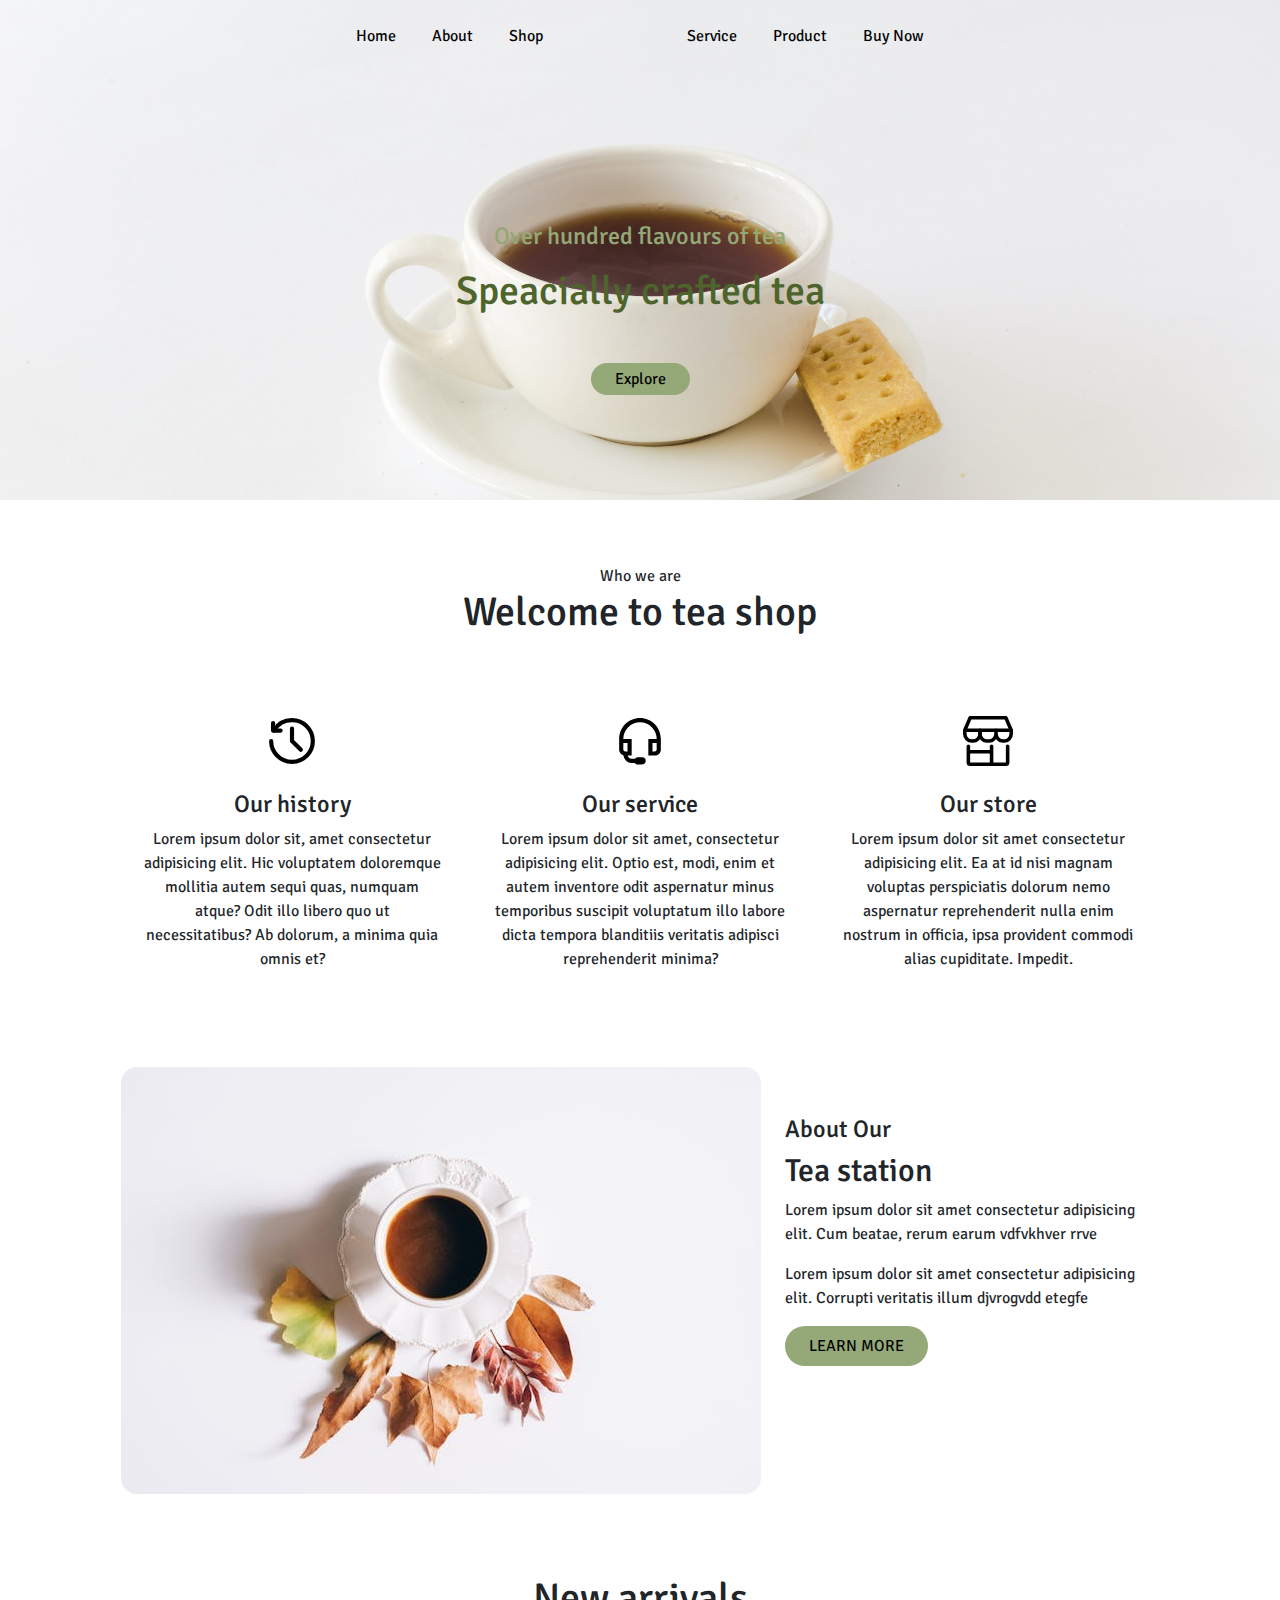
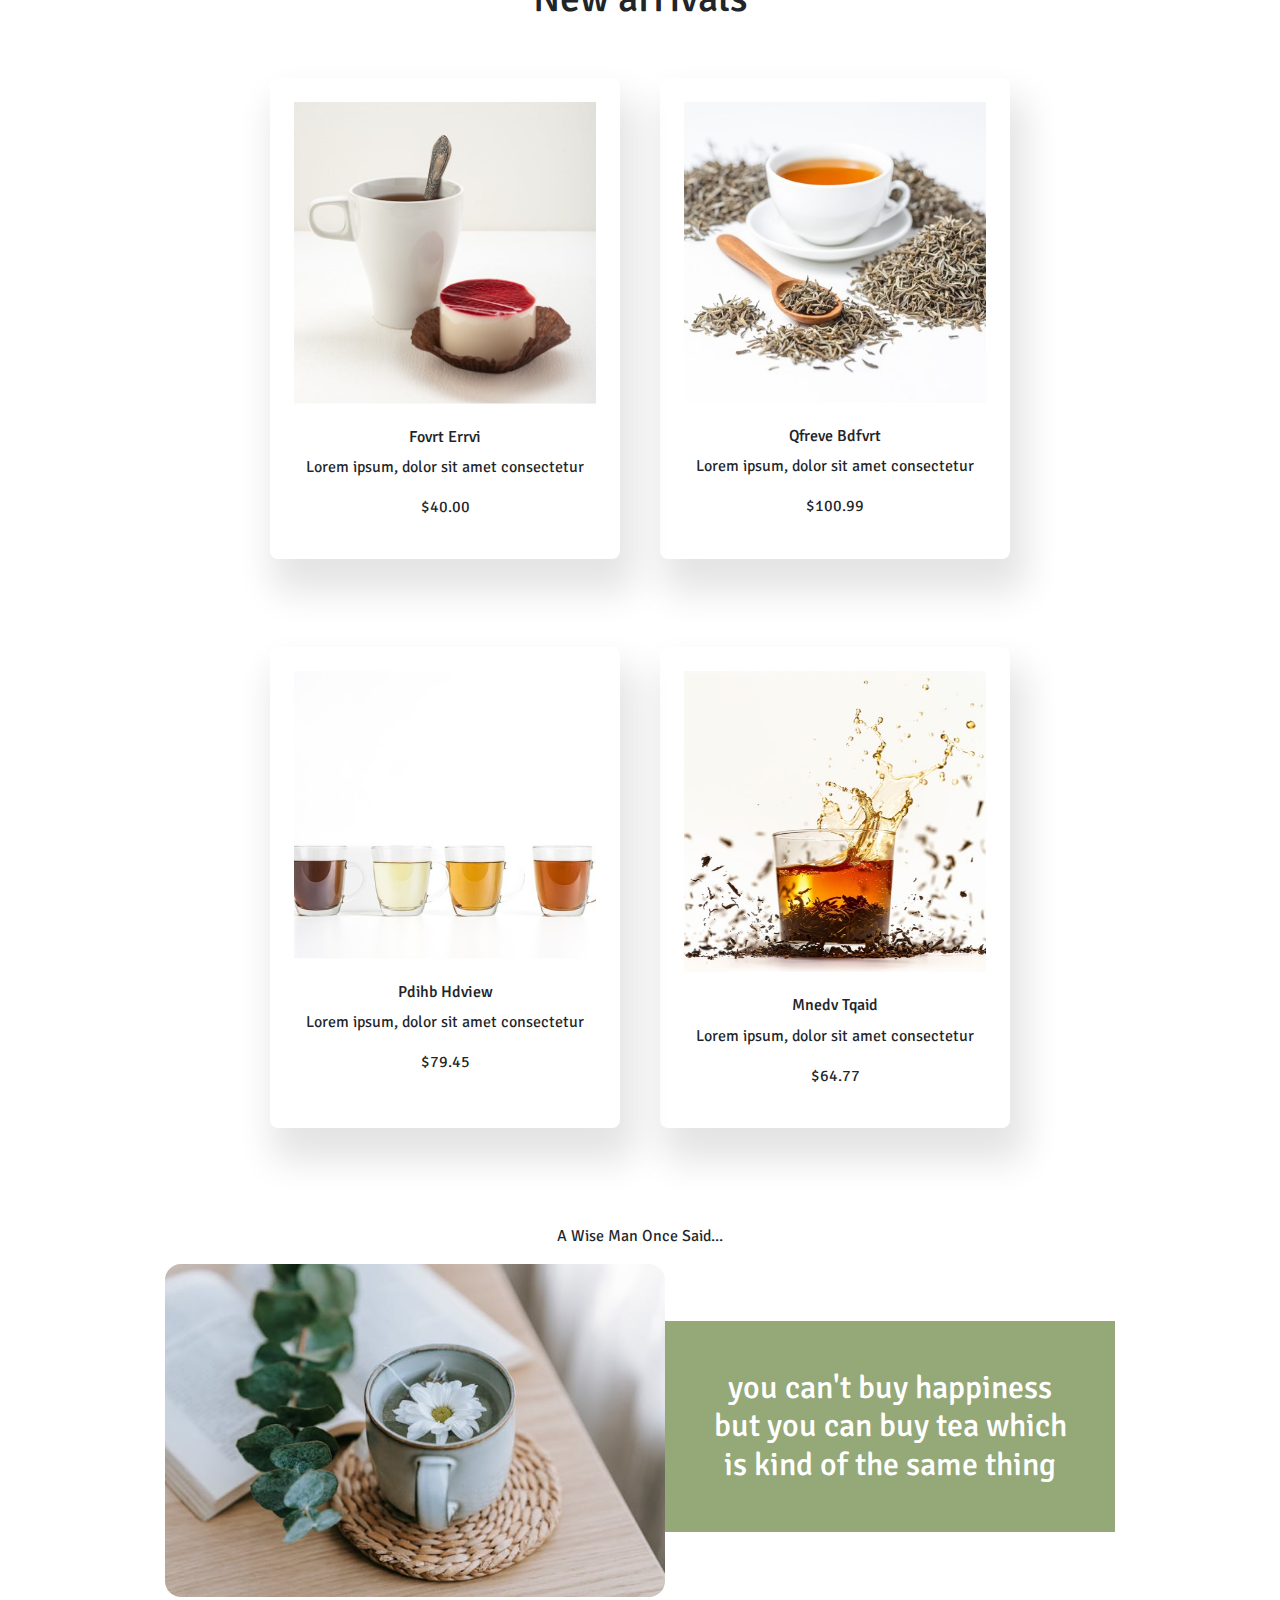
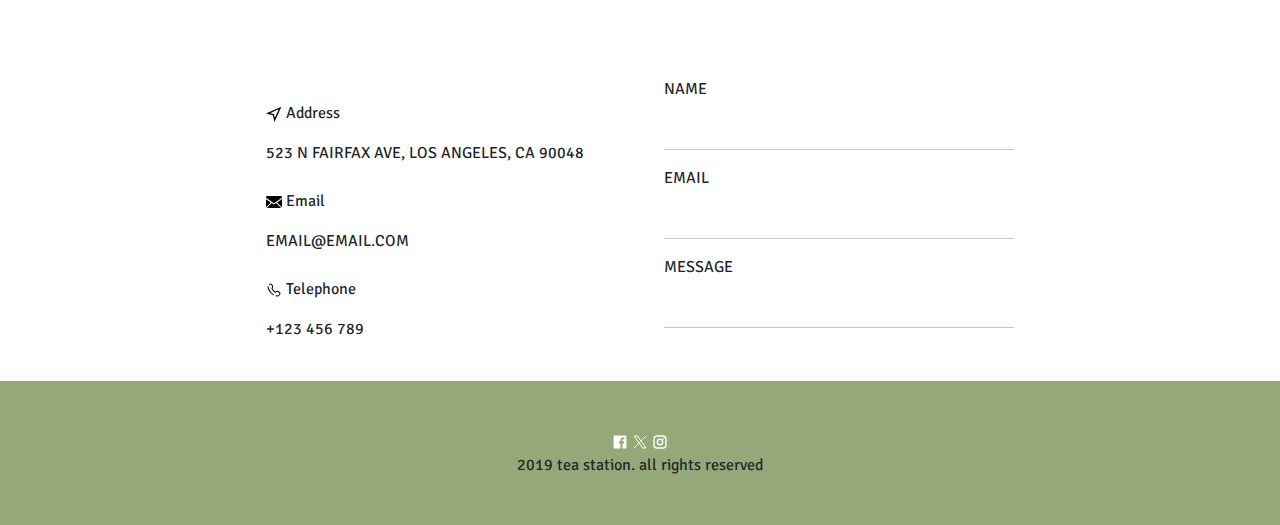
==== index.html @ 4a8e256c "product and service page development begin" ====
<!DOCTYPE html>
<html lang="en">

<head>
    <meta charset="UTF-8">
    <meta name="viewport" content="width=device-width, initial-scale=1.0">
    <title>capstone</title>

    <link rel="stylesheet" href="index.css">

    <link href="https://cdn.jsdelivr.net/npm/bootstrap@5.3.3/dist/css/bootstrap.min.css" rel="stylesheet"
        integrity="sha384-QWTKZyjpPEjISv5WaRU9OFeRpok6YctnYmDr5pNlyT2bRjXh0JMhjY6hW+ALEwIH" crossorigin="anonymous">

    <link rel="preconnect" href="https://fonts.googleapis.com">
    <link rel="preconnect" href="https://fonts.gstatic.com" crossorigin>
    <link href="https://fonts.googleapis.com/css2?family=Signika+Negative:wght@300..700&display=swap" rel="stylesheet">
</head>

<body>
    <section class="d-md-flex flex-column align-items-center sec-1">
        <nav>
            <div class="d-none d-md-block">
                <div class="d-flex justify-content-between my-4 options">
                    <div>
                        <a href="" class="mx-3 text-decoration-none">Home</a>
                        <a href="" class="mx-3 text-decoration-none">About</a>
                        <a href="" class="mx-3 text-decoration-none">Shop</a>
                    </div>
    
                    <div>
                        <a href="" class="mx-3 text-decoration-none">Service</a>
                        <a href="the-website/product-page/product.html" class="mx-3 text-decoration-none">Product</a>
                        <a href="" class="mx-3 text-decoration-none">Buy Now</a>
                    </div>
                </div>
            </div>
            <img src="assets/landing/flowbite--bars-from-left-outline.svg" alt="" class="d-md-none">
        </nav>

        <div class="d-flex flex-column justify-content-center align-items-center px-3 header-main">
            <h4 class="mb-3">Over hundred flavours of tea</h4>
            <h1 class="mb-5">Speacially crafted tea</h1>
            <button class="rounded-pill border-0 px-4 py-1" type="button" href="the-website/product-page/product.html" target="_blank">Explore</button> <!-- not opening another page?? -->
        </div>
    </section>

    <section class="text-center p-3 sec-2">
        <div class="mt-5">
            <p class="mb-0">Who we are</p>
            <h1>Welcome to tea shop</h1>
        </div>

        <div class="mx-auto d-lg-flex gap-5 three-wel">
            <div class="mt-5">
                <img src="assets/landing/icon-park--history.svg" alt="" class="my-4">
                <h4>Our history</h4>
                <p>Lorem ipsum dolor sit, amet consectetur adipisicing elit. Hic voluptatem doloremque mollitia autem
                    sequi quas, numquam atque? Odit illo libero quo ut necessitatibus? Ab dolorum, a minima quia omnis
                    et?</p>
            </div>
            <div class="mt-5">
                <img src="assets/landing/tdesign--service.svg" alt="" class="my-4">
                <h4>Our service</h4>
                <p>Lorem ipsum dolor sit amet, consectetur adipisicing elit. Optio est, modi, enim et autem inventore
                    odit aspernatur minus temporibus suscipit voluptatum illo labore dicta tempora blanditiis veritatis
                    adipisci reprehenderit minima?</p>
            </div>
            <div class="mt-5">
                <img src="assets/landing/streamline--store-1.svg" alt="" class="my-4">
                <h4>Our store</h4>
                <p>Lorem ipsum dolor sit amet consectetur adipisicing elit. Ea at id nisi magnam voluptas perspiciatis
                    dolorum nemo aspernatur reprehenderit nulla enim nostrum in officia, ipsa provident commodi alias
                    cupiditate. Impedit.</p>
            </div>
        </div>
    </section>

    <section class="text-center text-lg-start p-3 my-5 d-lg-flex mx-lg-auto sec-3">
        <img src="assets/landing/pexels-leeloothefirst-5408805.jpg" alt="" class="w-75 rounded-4 w-md-50">
        <div class="mx-auto mt-3 mx-lg-4 mt-lg-5">
            <h4>About Our</h4>
            <h2>Tea station</h2>
            <p>Lorem ipsum dolor sit amet consectetur adipisicing elit. Cum beatae, rerum earum vdfvkhver rrve</p>
            <p>Lorem ipsum dolor sit amet consectetur adipisicing elit. Corrupti veritatis illum djvrogvdd etegfe</p>
            <button class="rounded-pill px-4 border-0 py-2">LEARN MORE</button>
        </div>
    </section>

    <section class="text-center p-3 sec-4">
        <h1>New arrivals</h1>
        <div class="text-center mx-auto arri4">
            <div class="p-4 mt-5 rounded-3 arriv">
                <img src="assets/landing/pexels-shliftik-7333084.jpg" alt="" class="w-100">
                <h6 class="mt-4">Fovrt Errvi</h6>
                <p>Lorem ipsum, dolor sit amet consectetur</p>
                <p>$40.00</p>
            </div>
            <div class="p-4 mt-5 rounded-3 arriv">
                <img src="assets/landing/640-a-cup-of-dianhong-tea-next-to-dried-tea-leaves-on-the-table.jpg" alt=""
                    class="w-100">
                <h6 class="mt-4">Qfreve Bdfvrt</h6>
                <p>Lorem ipsum, dolor sit amet consectetur</p>
                <p>$100.99</p>
            </div>
            <div class="p-4 mt-5 rounded-3 arriv">
                <img src="assets/landing/640-four-cups-of-tea-in-different-shades-of-brown.jpg" alt="" class="w-100">
                <h6 class="mt-4">Pdihb Hdview</h6>
                <p>Lorem ipsum, dolor sit amet consectetur</p>
                <p>$79.45</p>
            </div>
            <div class="p-4 mt-5 rounded-3 arriv">
                <img src="assets/landing/640-a-glass-of-tea-with-a-splash-of-liquid.jpg" alt="" class="w-100">
                <h6 class="mt-4">Mnedv Tqaid</h6>
                <p>Lorem ipsum, dolor sit amet consectetur</p>
                <p>$64.77</p>
            </div>
        </div>
    </section>

    <section class="text-center p-3 my-5 mx-lg-auto sec-5">
        <div class="my-3">A Wise Man Once Said...</div>
        <div class="d-lg-flex align-items-center">
            <img src="assets/landing/pexels-teona-swift-6913383.jpg" alt="" class="w-75 rounded-4">
            <h2 class="mx-auto p-5">you can't buy happiness but you can buy tea which is kind of the same thing</h2>
        </div>
    </section>

    <section class="p-3 d-md-flex gap-5 mx-md-auto sec-6">
        <div class="nofunc">
            <div class="my-4">
                <p><img src="assets/landing/grommet-icons--waypoint.svg" alt=""> Address</p>
                <p>523 N FAIRFAX AVE, LOS ANGELES, CA 90048</p>
            </div>
            <div class="my-4">
                <p> <img src="assets/landing/uiw--mail.svg" alt=""> Email</p>
                <p>EMAIL@EMAIL.COM</p>
            </div>
            <div class="my-4">
                <p> <img src="assets/landing/solar--phone-broken.svg" alt=""> Telephone</p>
                <p>+123 456 789</p>
            </div>
        </div>
        <div class="nofunc">
            <div>
                <p class="mb-5">NAME</p>
                <hr class="w-50">
            </div>
            <div>
                <p class="mb-5">EMAIL</p>
                <hr class="w-50">
            </div>
            <div>
                <p class="mb-5">MESSAGE</p>
                <hr class="w-50">
            </div>
        </div>
    </section>

    <footer class="py-5 text-center">
        <div class="">
            <img src="assets/landing/dashicons--facebook.svg" alt="">
            <img src="assets/landing/hugeicons--new-twitter.svg" alt="">
            <img src="assets/landing/jam--instagram.svg" alt="">
        </div>
        <div>2019 tea station. all rights reserved</div>
    </footer>

</body>

</html>
---- index.css ----
body {
  font-family: "Signika Negative", sans-serif !important;
}

.sec-1 {
  background-image: url(assets/landing/cup-of-tea-cookie.jpg);
  background-repeat: no-repeat;
  background-size: cover;
  background-position: center;
  height: 500px;
}
.sec-1 nav img {
  width: 50px;
  height: 50px;
}
.sec-1 .header-main {
  padding-top: 150px;
}
.sec-1 .header-main h4 {
  color: rgb(148, 168, 120);
}
.sec-1 .header-main h1 {
  color: rgb(77, 100, 44);
}
.sec-1 .header-main button {
  background-color: rgb(148, 168, 120);
}

.sec-2 .three-wel {
  width: -webkit-fit-content;
  width: -moz-fit-content;
  width: fit-content;
}
.sec-2 .three-wel div {
  max-width: 300px;
}
.sec-2 .three-wel div img {
  height: 50px;
  width: 50px;
}

.sec-3 div {
  max-width: 350px;
  width: -webkit-fit-content;
  width: -moz-fit-content;
  width: fit-content;
}
.sec-3 div button {
  background-color: rgb(148, 168, 120);
}

.arri4 {
  width: -webkit-fit-content;
  width: -moz-fit-content;
  width: fit-content;
}
.arri4 .arriv {
  max-width: 350px;
  -webkit-box-shadow: 9px 26px 36px 7px rgba(0, 0, 0, 0.11);
          box-shadow: 9px 26px 36px 7px rgba(0, 0, 0, 0.11);
}

.sec-5 h2 {
  max-width: 450px;
  width: -webkit-fit-content;
  width: -moz-fit-content;
  width: fit-content;
  background-color: rgb(148, 168, 120);
  color: white;
}

footer {
  background-color: rgb(148, 168, 120);
}

@media (min-width: 767px) {
  .sec-1 .options {
    width: 600px;
  }
  .sec-1 .options a {
    color: black;
  }
  .sec-3 img {
    width: 640px !important;
  }
  .arri4 {
    display: grid;
    grid-template-columns: 1fr 1fr;
    grid-template-rows: auto;
    max-width: 920px;
    gap: 40px;
  }
  .sec-5 img {
    max-width: 500px;
  }
  .sec-6 {
    width: -webkit-fit-content;
    width: -moz-fit-content;
    width: fit-content;
  }
  .sec-6 .nofunc {
    width: 350px;
  }
  .sec-6 .nofunc hr {
    width: 100% !important;
  }
}
@media (min-width: 1023px) {
  .sec-3 {
    width: -webkit-fit-content;
    width: -moz-fit-content;
    width: fit-content;
  }
  .sec-5 {
    width: -webkit-fit-content;
    width: -moz-fit-content;
    width: fit-content;
  }
  .sec-5 h2 {
    height: -webkit-fit-content;
    height: -moz-fit-content;
    height: fit-content;
  }
}/*# sourceMappingURL=index.css.map */
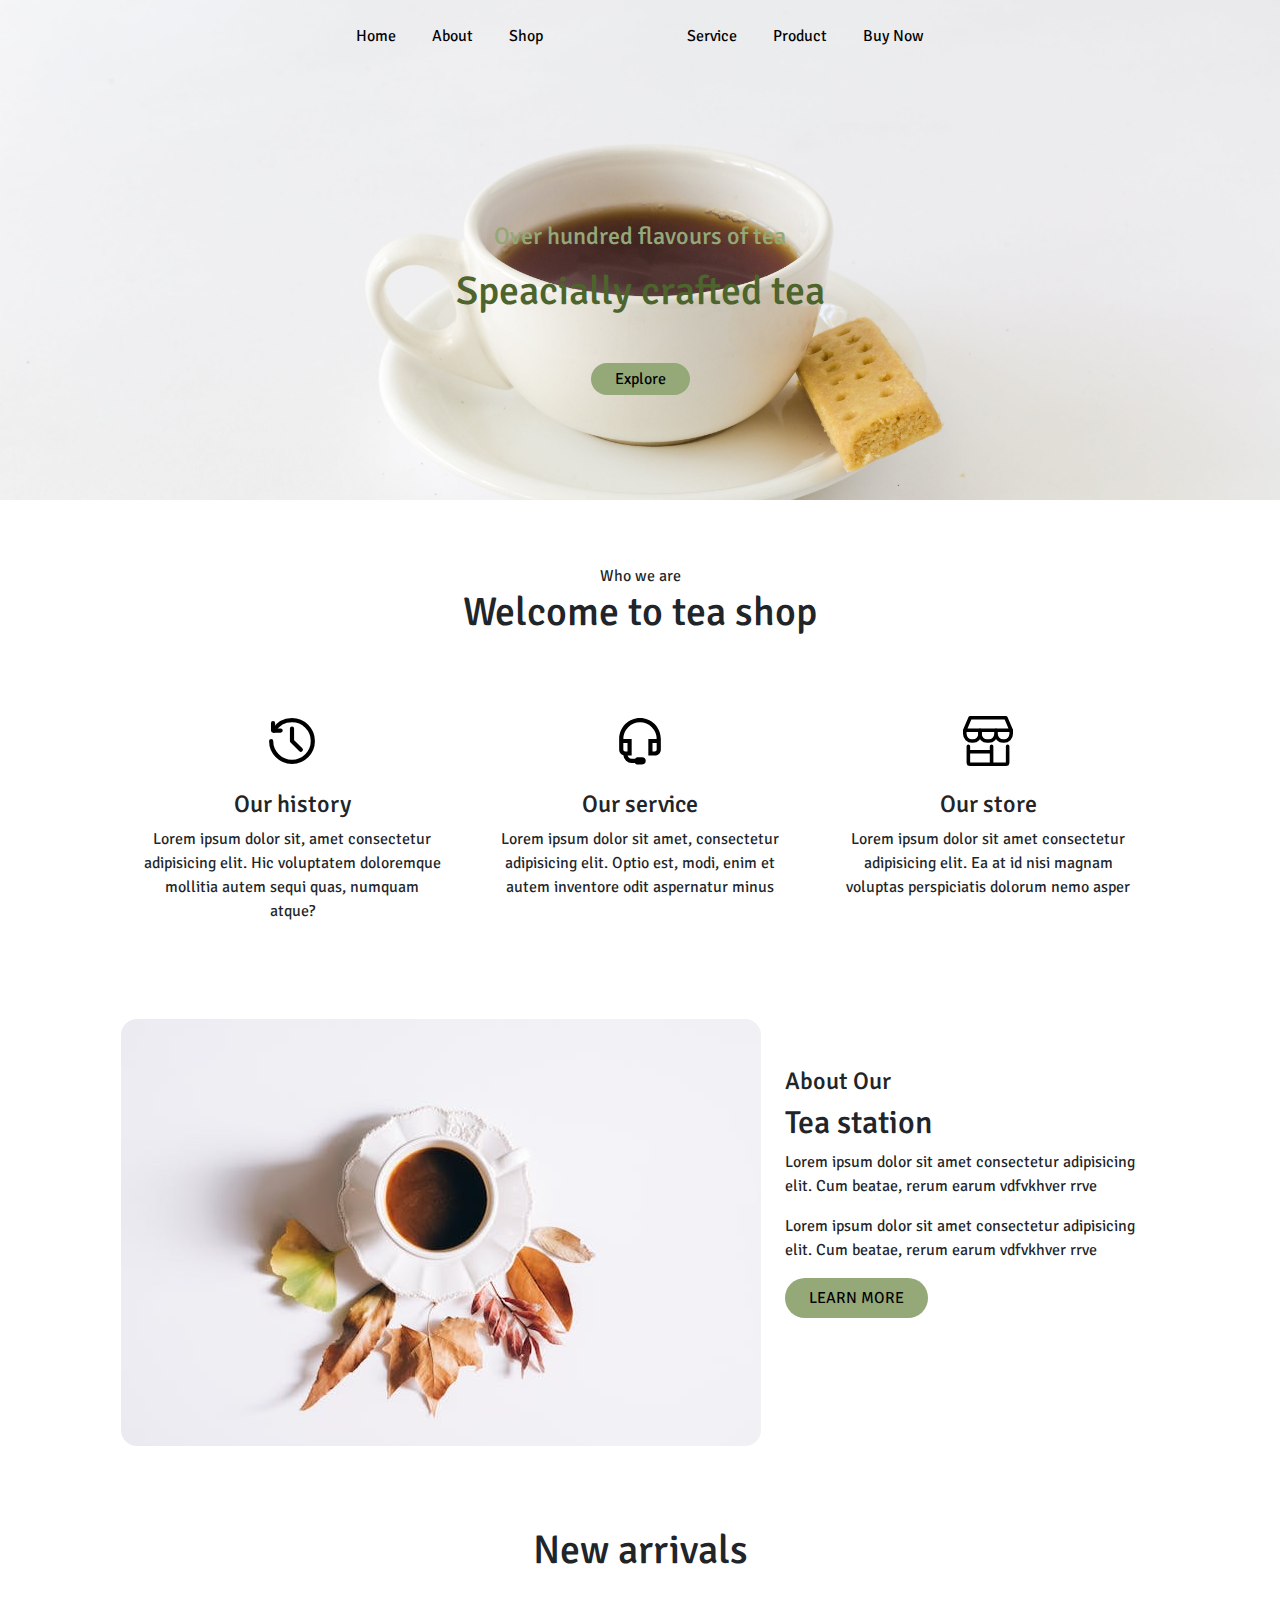
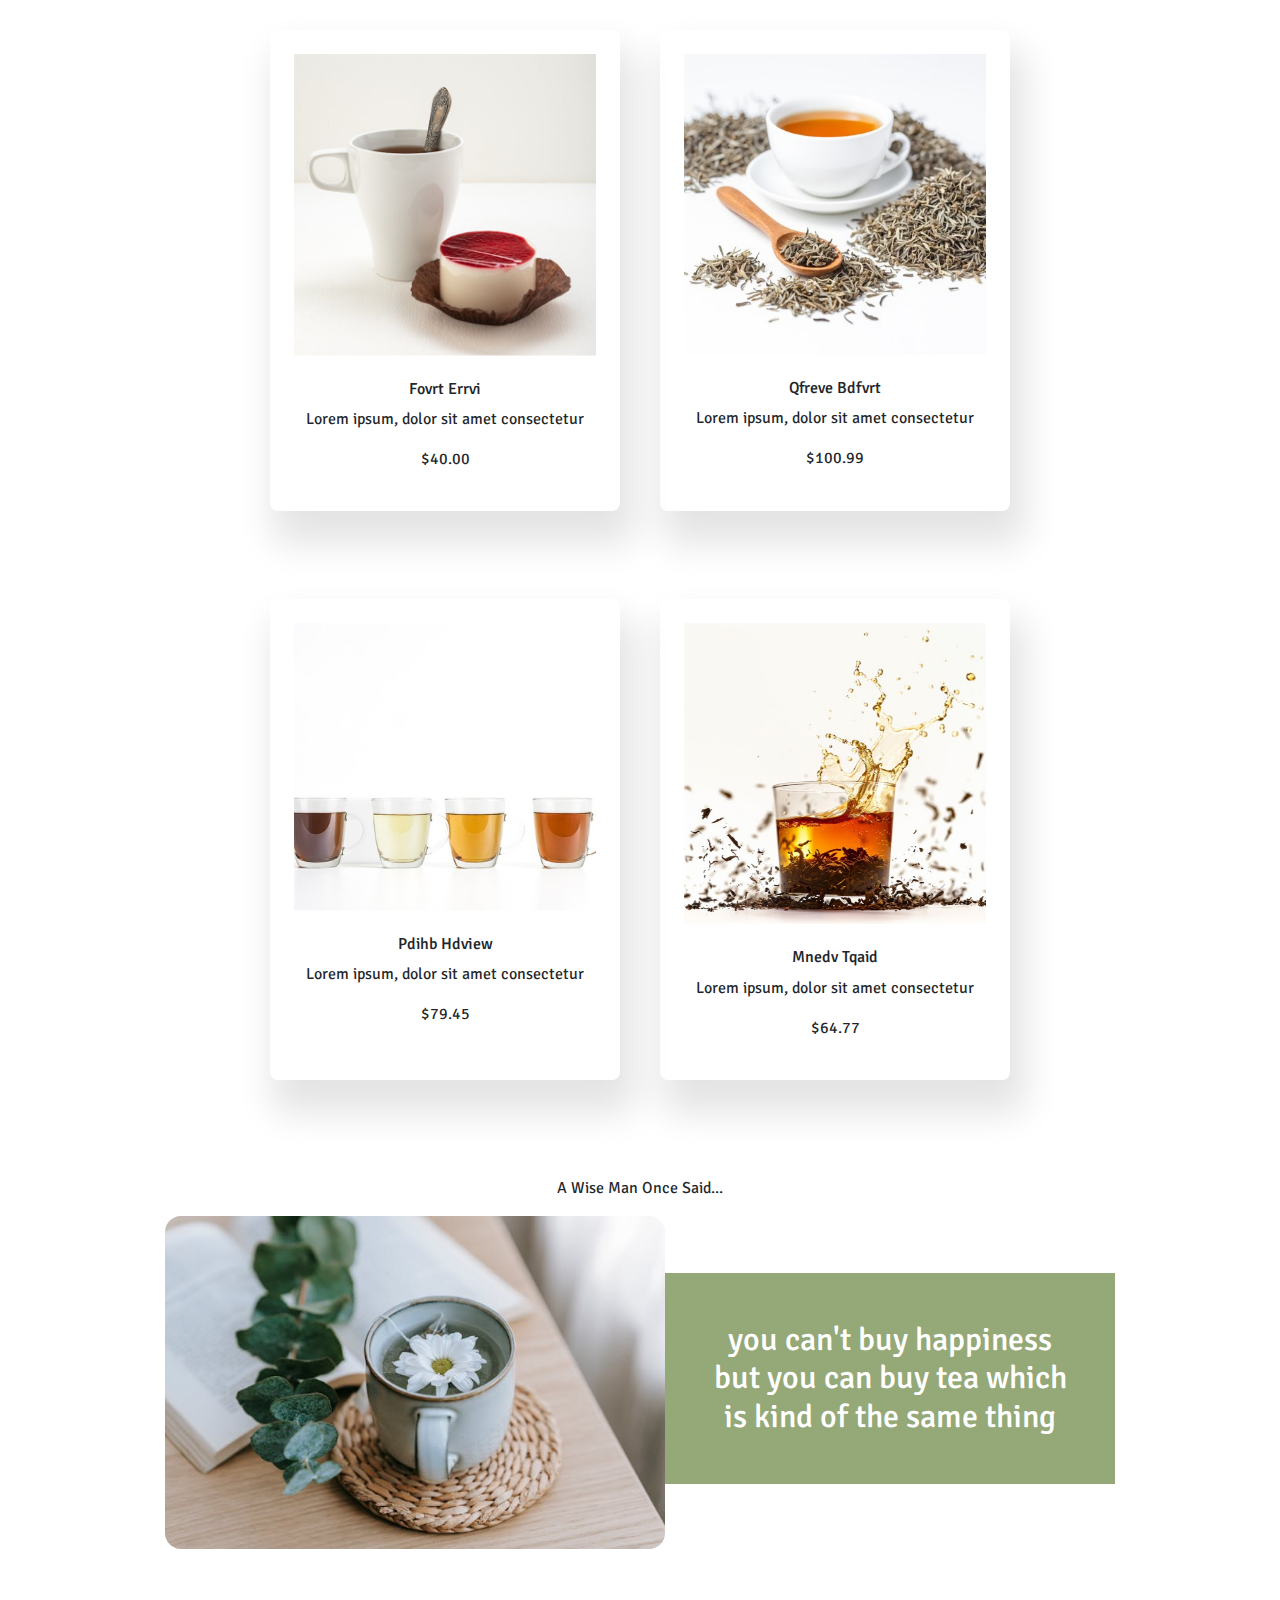
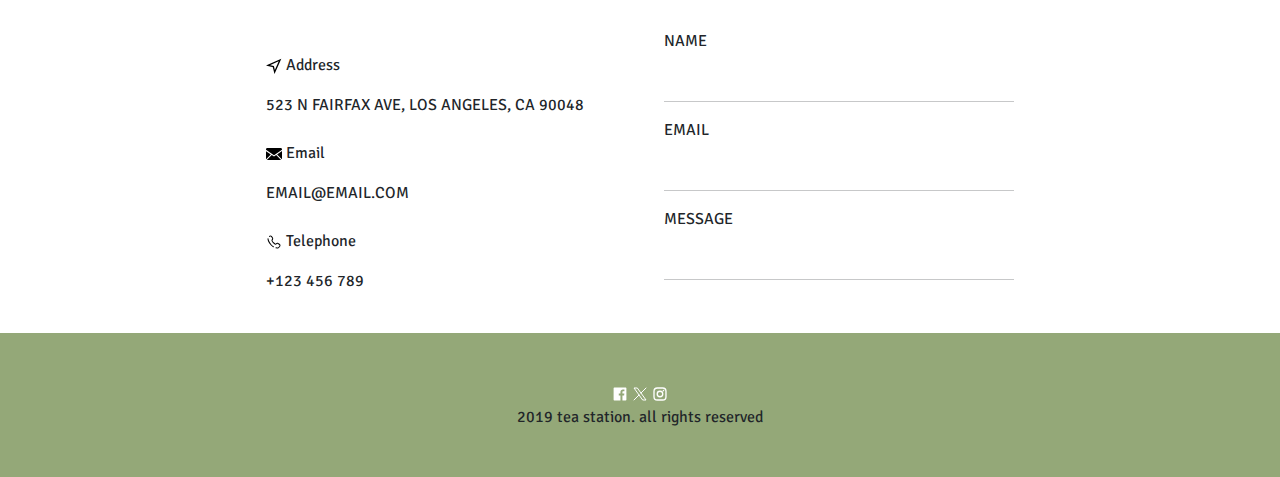
==== commit 827379aa: "update on product page" ====
--- a/index.html
+++ b/index.html
@@ -28,7 +28,7 @@
                     </div>
     
                     <div>
-                        <a href="" class="mx-3 text-decoration-none">Service</a>
+                        <a href="the-website/service-page/service.html" class="mx-3 text-decoration-none">Service</a>
                         <a href="the-website/product-page/product.html" class="mx-3 text-decoration-none">Product</a>
                         <a href="" class="mx-3 text-decoration-none">Buy Now</a>
                     </div>
@@ -40,7 +40,9 @@
         <div class="d-flex flex-column justify-content-center align-items-center px-3 header-main">
             <h4 class="mb-3">Over hundred flavours of tea</h4>
             <h1 class="mb-5">Speacially crafted tea</h1>
-            <button class="rounded-pill border-0 px-4 py-1" type="button" href="the-website/product-page/product.html" target="_blank">Explore</button> <!-- not opening another page?? -->
+            <a href="the-website/product-page/product.html">
+                <button class="rounded-pill border-0 px-4 py-1">Explore</button>
+            </a>
         </div>
     </section>
 
@@ -55,22 +57,19 @@
                 <img src="assets/landing/icon-park--history.svg" alt="" class="my-4">
                 <h4>Our history</h4>
                 <p>Lorem ipsum dolor sit, amet consectetur adipisicing elit. Hic voluptatem doloremque mollitia autem
-                    sequi quas, numquam atque? Odit illo libero quo ut necessitatibus? Ab dolorum, a minima quia omnis
-                    et?</p>
+                    sequi quas, numquam atque?</p>
             </div>
             <div class="mt-5">
                 <img src="assets/landing/tdesign--service.svg" alt="" class="my-4">
                 <h4>Our service</h4>
                 <p>Lorem ipsum dolor sit amet, consectetur adipisicing elit. Optio est, modi, enim et autem inventore
-                    odit aspernatur minus temporibus suscipit voluptatum illo labore dicta tempora blanditiis veritatis
-                    adipisci reprehenderit minima?</p>
+                    odit aspernatur minus </p>
             </div>
             <div class="mt-5">
                 <img src="assets/landing/streamline--store-1.svg" alt="" class="my-4">
                 <h4>Our store</h4>
                 <p>Lorem ipsum dolor sit amet consectetur adipisicing elit. Ea at id nisi magnam voluptas perspiciatis
-                    dolorum nemo aspernatur reprehenderit nulla enim nostrum in officia, ipsa provident commodi alias
-                    cupiditate. Impedit.</p>
+                    dolorum nemo asper</p>
             </div>
         </div>
     </section>
@@ -81,8 +80,10 @@
             <h4>About Our</h4>
             <h2>Tea station</h2>
             <p>Lorem ipsum dolor sit amet consectetur adipisicing elit. Cum beatae, rerum earum vdfvkhver rrve</p>
-            <p>Lorem ipsum dolor sit amet consectetur adipisicing elit. Corrupti veritatis illum djvrogvdd etegfe</p>
-            <button class="rounded-pill px-4 border-0 py-2">LEARN MORE</button>
+            <p>Lorem ipsum dolor sit amet consectetur adipisicing elit. Cum beatae, rerum earum vdfvkhver rrve</p>
+            <a href="the-website/service-page/service.html">
+                <button class="rounded-pill px-4 border-0 py-2">LEARN MORE</button>
+            </a>
         </div>
     </section>
 
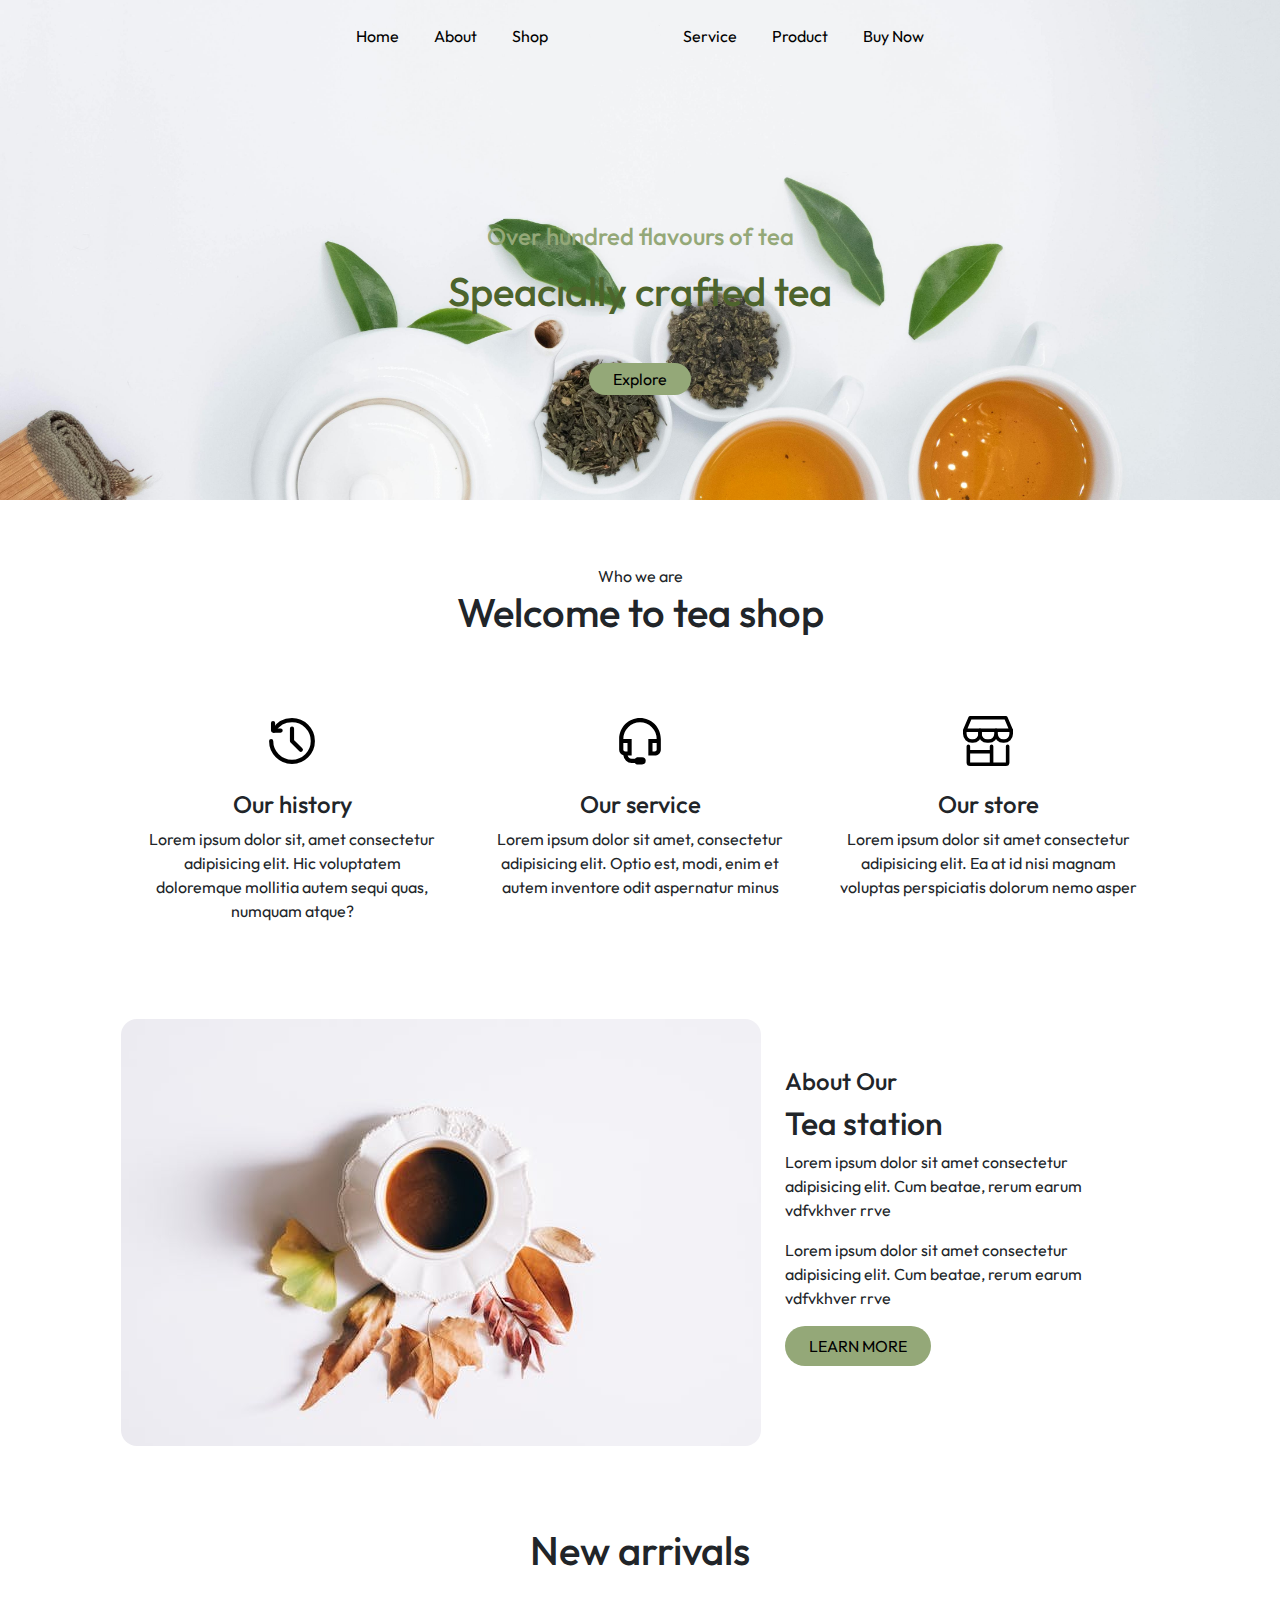
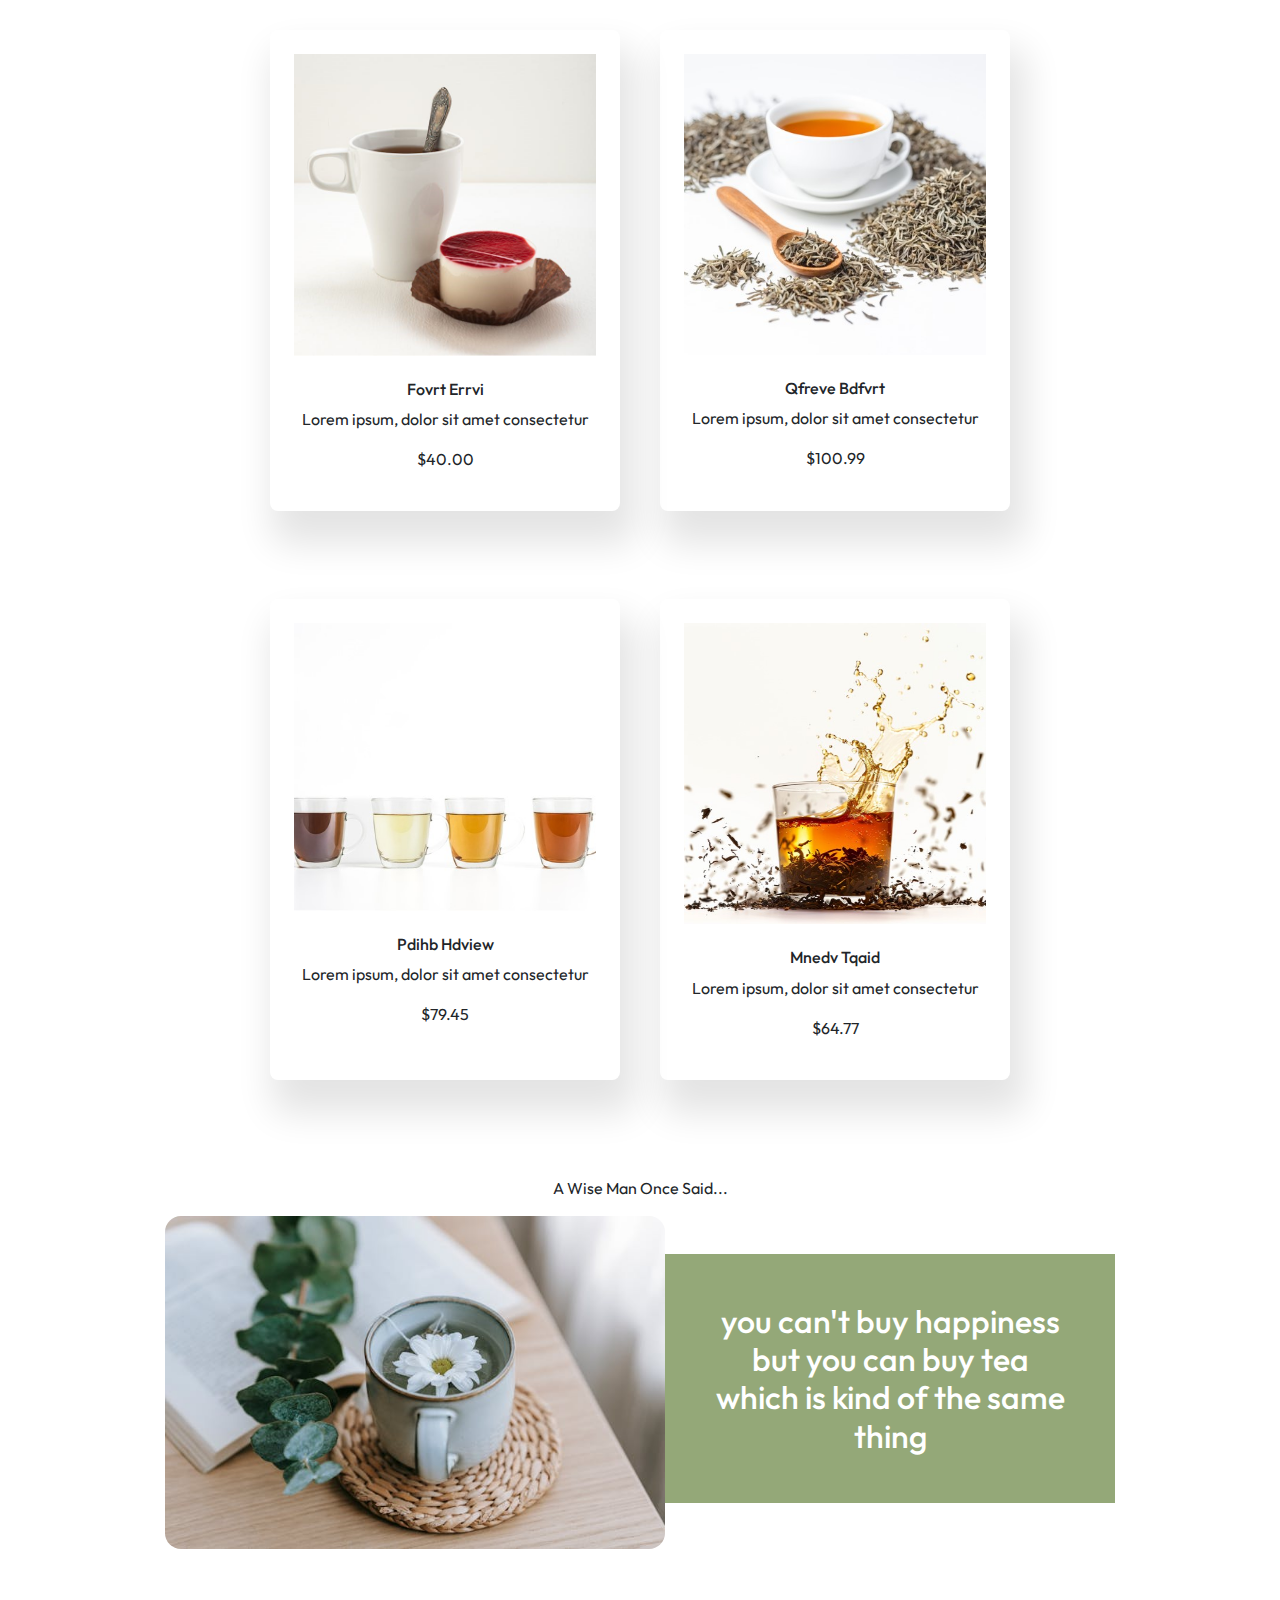
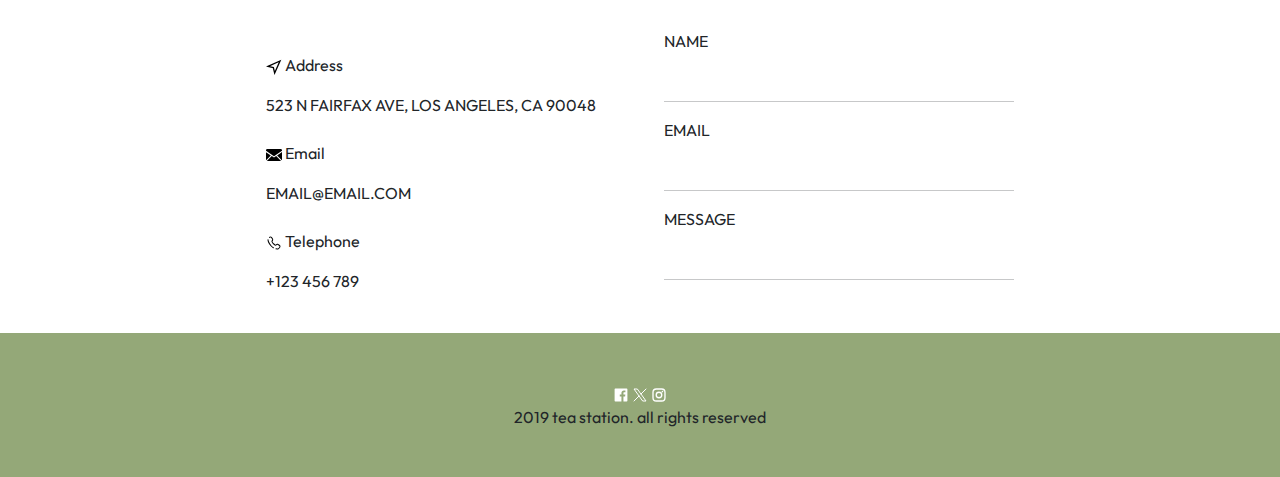
==== commit 8e749d23: "font update" ====
--- a/index.html
+++ b/index.html
@@ -13,7 +13,7 @@
 
     <link rel="preconnect" href="https://fonts.googleapis.com">
     <link rel="preconnect" href="https://fonts.gstatic.com" crossorigin>
-    <link href="https://fonts.googleapis.com/css2?family=Signika+Negative:wght@300..700&display=swap" rel="stylesheet">
+    <link href="https://fonts.googleapis.com/css2?family=Outfit:wght@100..900&display=swap" rel="stylesheet">
 </head>
 
 <body>
@@ -26,7 +26,7 @@
                         <a href="" class="mx-3 text-decoration-none">About</a>
                         <a href="" class="mx-3 text-decoration-none">Shop</a>
                     </div>
-    
+
                     <div>
                         <a href="the-website/service-page/service.html" class="mx-3 text-decoration-none">Service</a>
                         <a href="the-website/product-page/product.html" class="mx-3 text-decoration-none">Product</a>
--- a/index.css
+++ b/index.css
@@ -1,9 +1,9 @@
 body {
-  font-family: "Signika Negative", sans-serif !important;
+  font-family: "Outfit", sans-serif !important;
 }
 
 .sec-1 {
-  background-image: url(assets/landing/cup-of-tea-cookie.jpg);
+  background-image: url(assets/landing/new-main-bg.jpg);
   background-repeat: no-repeat;
   background-size: cover;
   background-position: center;
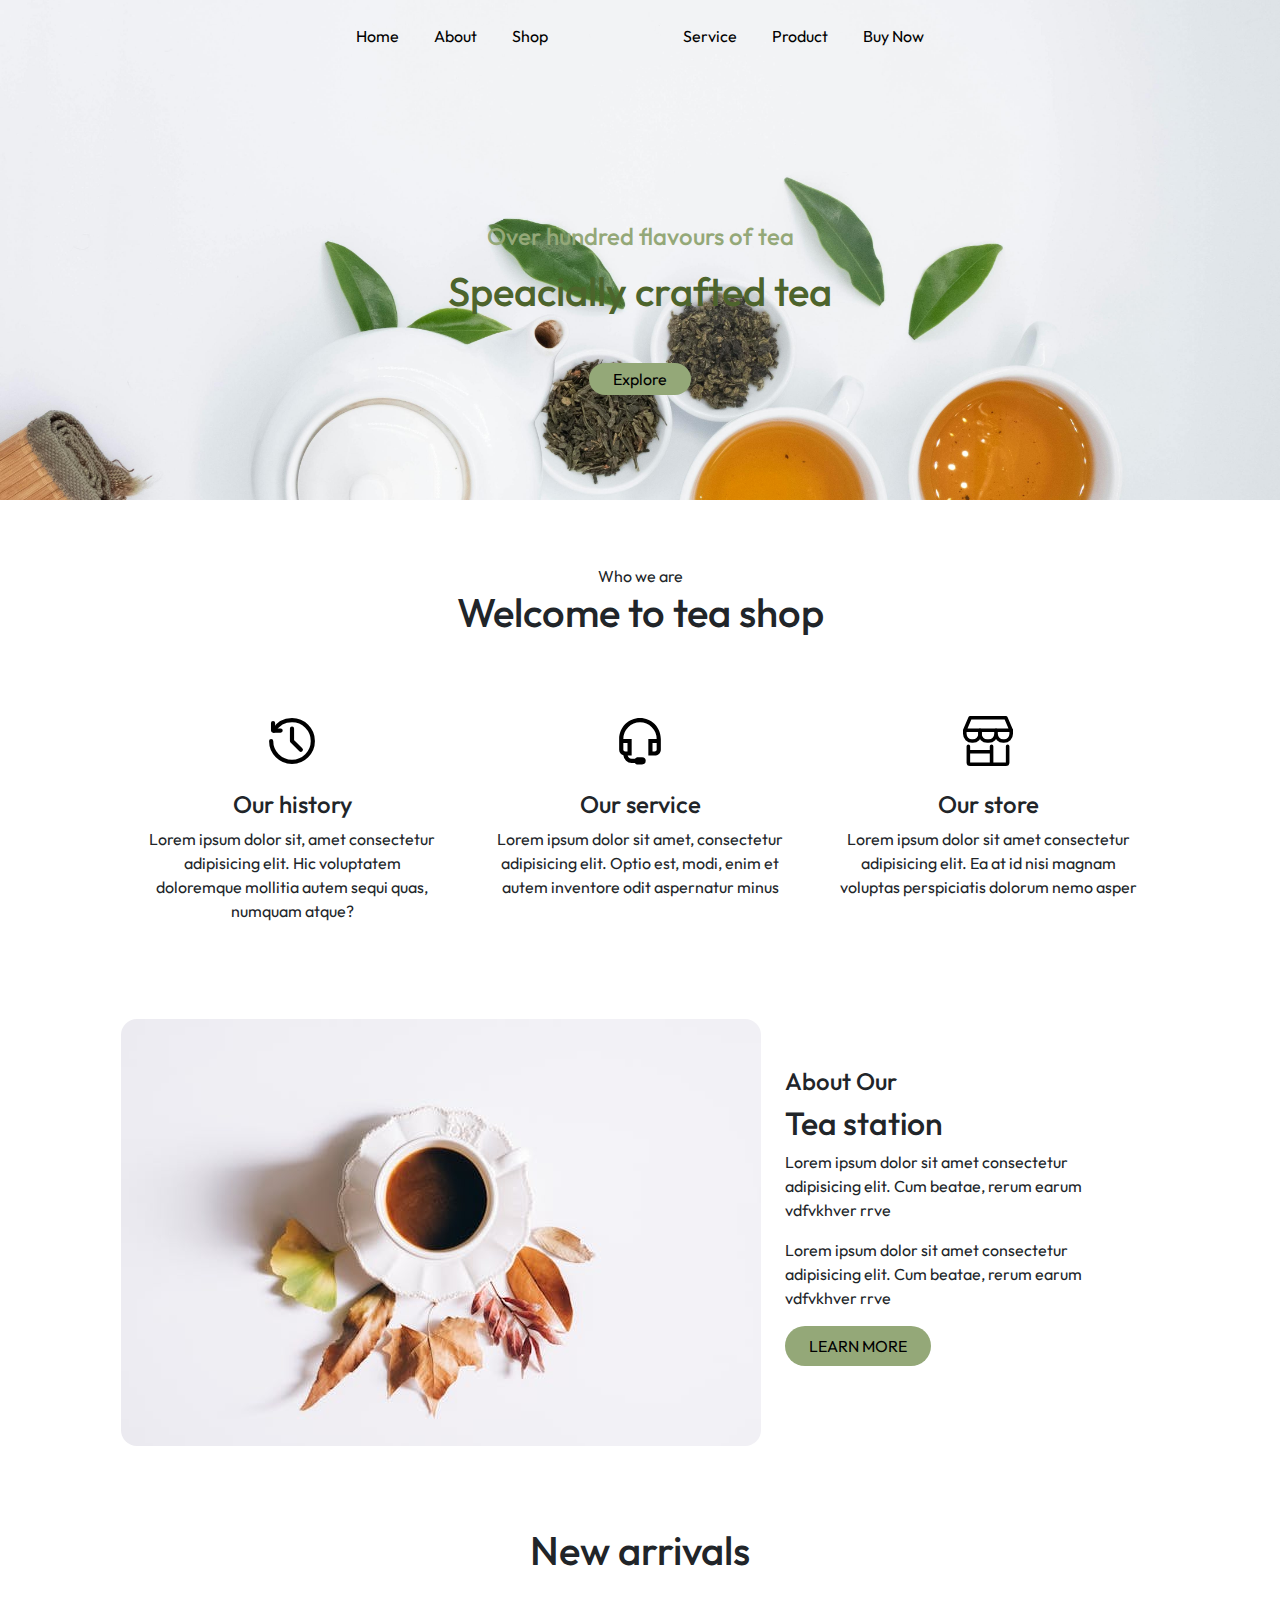
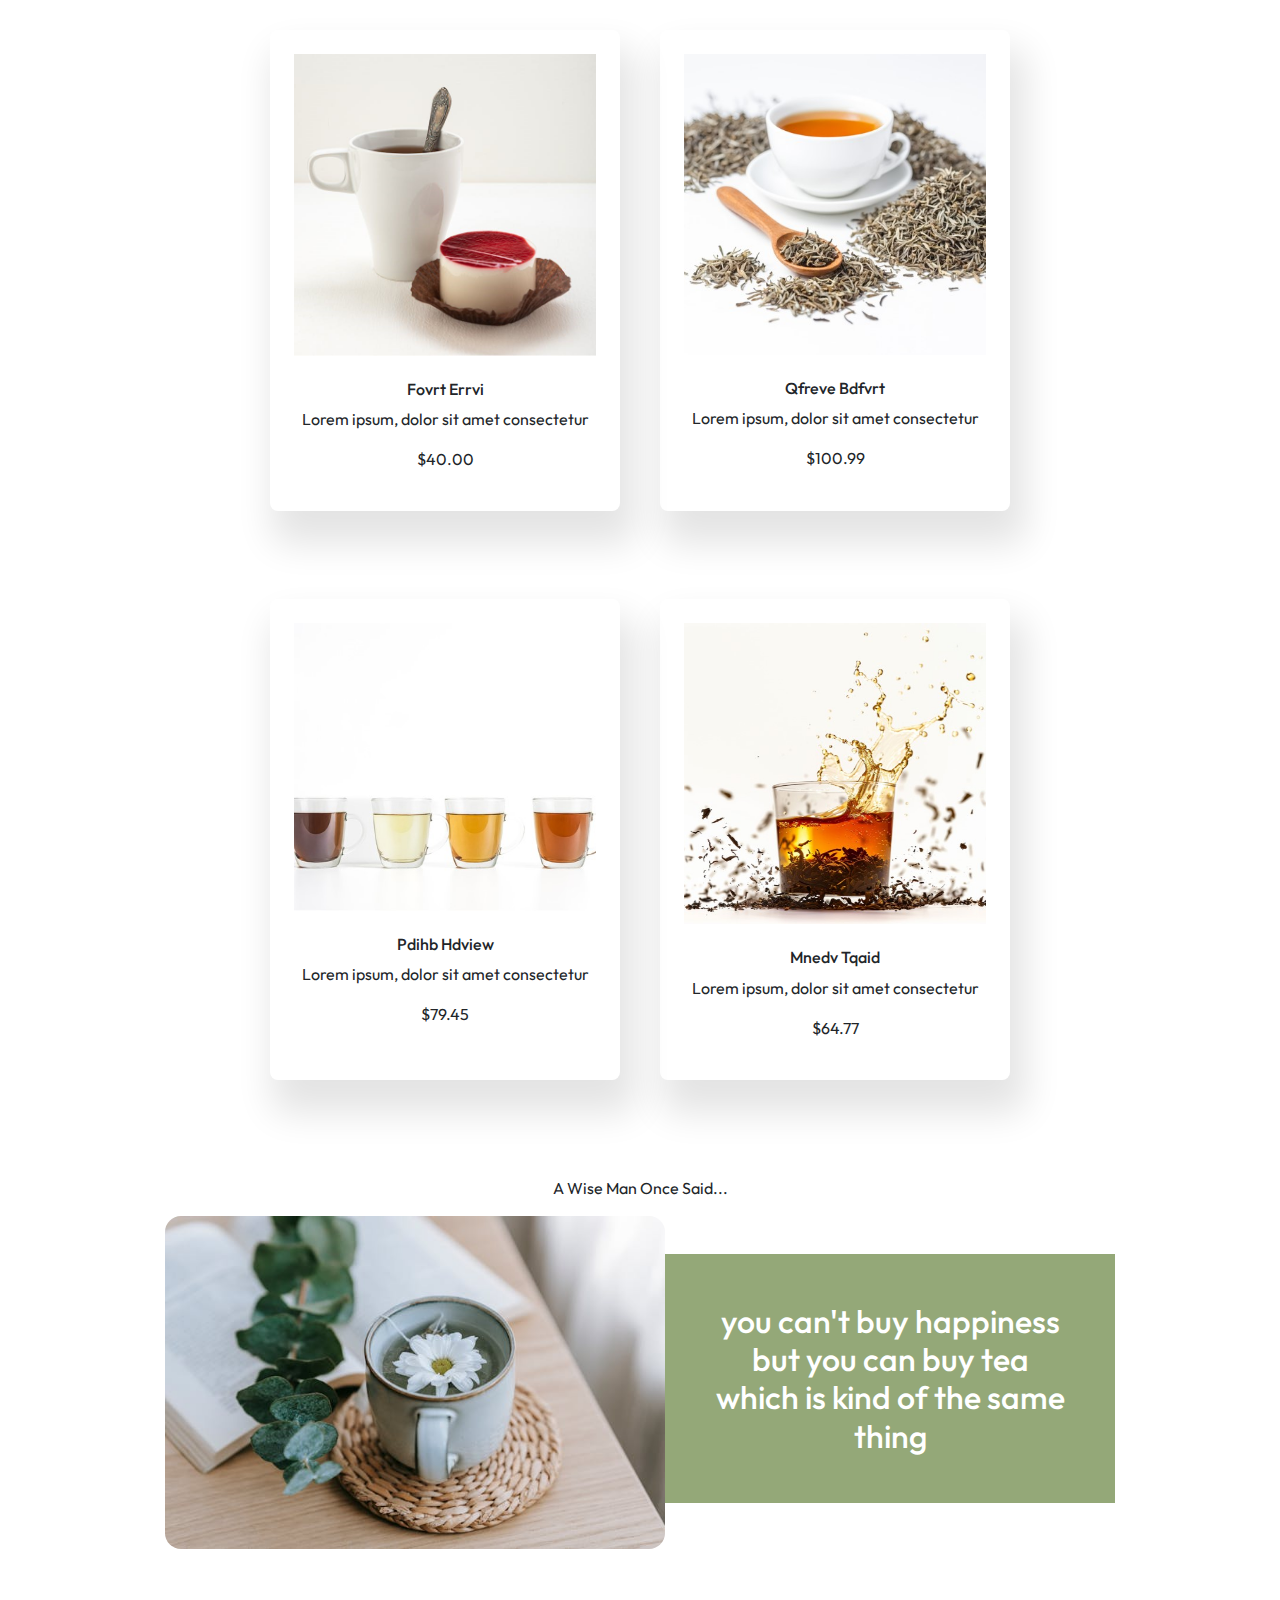
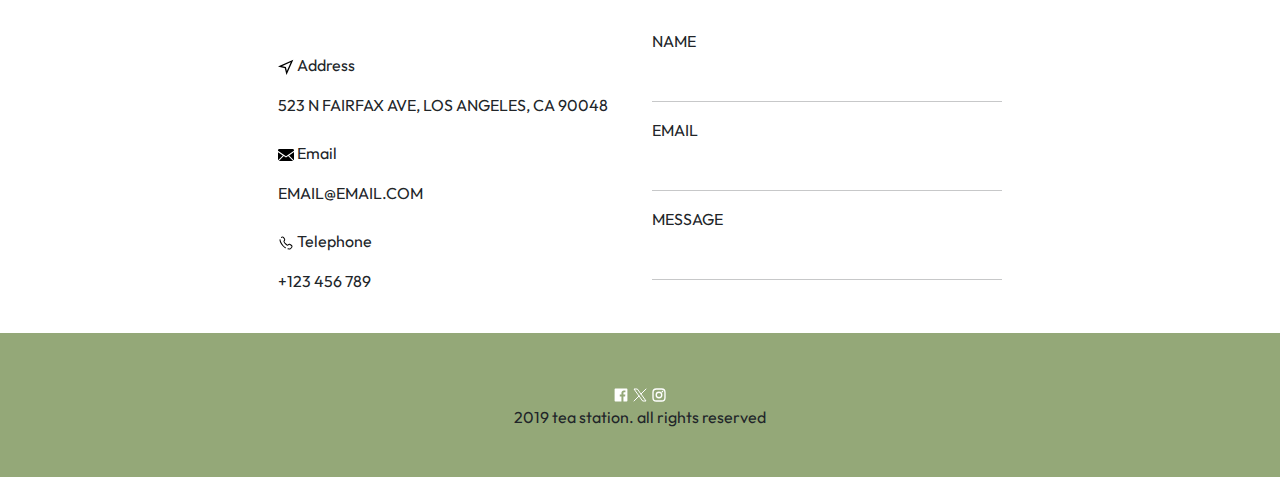
==== commit 6865fb3d: "Update index.html" ====
--- a/index.html
+++ b/index.html
@@ -76,13 +76,13 @@
 
     <section class="text-center text-lg-start p-3 my-5 d-lg-flex mx-lg-auto sec-3">
         <img src="assets/landing/pexels-leeloothefirst-5408805.jpg" alt="" class="w-75 rounded-4 w-md-50">
-        <div class="mx-auto mt-3 mx-lg-4 mt-lg-5">
+        <div class="mx-auto mt-3 mx-lg-4 mt-lg-5 bout">
             <h4>About Our</h4>
             <h2>Tea station</h2>
             <p>Lorem ipsum dolor sit amet consectetur adipisicing elit. Cum beatae, rerum earum vdfvkhver rrve</p>
             <p>Lorem ipsum dolor sit amet consectetur adipisicing elit. Cum beatae, rerum earum vdfvkhver rrve</p>
             <a href="the-website/service-page/service.html">
-                <button class="rounded-pill px-4 border-0 py-2">LEARN MORE</button>
+                <button class="rounded-pill px-4 border-0 py-2 lean">LEARN MORE</button>
             </a>
         </div>
     </section>
@@ -126,7 +126,7 @@
         </div>
     </section>
 
-    <section class="p-3 d-md-flex gap-5 mx-md-auto sec-6">
+    <section class="p-3 d-md-flex gap-4 mx-md-auto sec-6">
         <div class="nofunc">
             <div class="my-4">
                 <p><img src="assets/landing/grommet-icons--waypoint.svg" alt=""> Address</p>
--- a/index.css
+++ b/index.css
@@ -9,19 +9,24 @@
   background-position: center;
   height: 500px;
 }
+
 .sec-1 nav img {
   width: 50px;
   height: 50px;
 }
+
 .sec-1 .header-main {
   padding-top: 150px;
 }
+
 .sec-1 .header-main h4 {
   color: rgb(148, 168, 120);
 }
+
 .sec-1 .header-main h1 {
   color: rgb(77, 100, 44);
 }
+
 .sec-1 .header-main button {
   background-color: rgb(148, 168, 120);
 }
@@ -31,21 +36,24 @@
   width: -moz-fit-content;
   width: fit-content;
 }
+
 .sec-2 .three-wel div {
   max-width: 300px;
 }
+
 .sec-2 .three-wel div img {
   height: 50px;
   width: 50px;
 }
 
-.sec-3 div {
+.sec-3 .bout {
   max-width: 350px;
   width: -webkit-fit-content;
   width: -moz-fit-content;
   width: fit-content;
 }
-.sec-3 div button {
+
+.sec-3 .bout .lean {
   background-color: rgb(148, 168, 120);
 }
 
@@ -54,10 +62,11 @@
   width: -moz-fit-content;
   width: fit-content;
 }
+
 .arri4 .arriv {
   max-width: 350px;
   -webkit-box-shadow: 9px 26px 36px 7px rgba(0, 0, 0, 0.11);
-          box-shadow: 9px 26px 36px 7px rgba(0, 0, 0, 0.11);
+  box-shadow: 9px 26px 36px 7px rgba(0, 0, 0, 0.11);
 }
 
 .sec-5 h2 {
@@ -77,12 +86,15 @@
   .sec-1 .options {
     width: 600px;
   }
+
   .sec-1 .options a {
     color: black;
   }
+
   .sec-3 img {
     width: 640px !important;
   }
+
   .arri4 {
     display: grid;
     grid-template-columns: 1fr 1fr;
@@ -90,35 +102,44 @@
     max-width: 920px;
     gap: 40px;
   }
+
   .sec-5 img {
     max-width: 500px;
   }
+
   .sec-6 {
     width: -webkit-fit-content;
     width: -moz-fit-content;
     width: fit-content;
   }
+
   .sec-6 .nofunc {
     width: 350px;
   }
+
   .sec-6 .nofunc hr {
     width: 100% !important;
   }
 }
+
 @media (min-width: 1023px) {
   .sec-3 {
     width: -webkit-fit-content;
     width: -moz-fit-content;
     width: fit-content;
   }
+
   .sec-5 {
     width: -webkit-fit-content;
     width: -moz-fit-content;
     width: fit-content;
   }
+
   .sec-5 h2 {
     height: -webkit-fit-content;
     height: -moz-fit-content;
     height: fit-content;
   }
-}/*# sourceMappingURL=index.css.map */+}
+
+/*# sourceMappingURL=index.css.map */
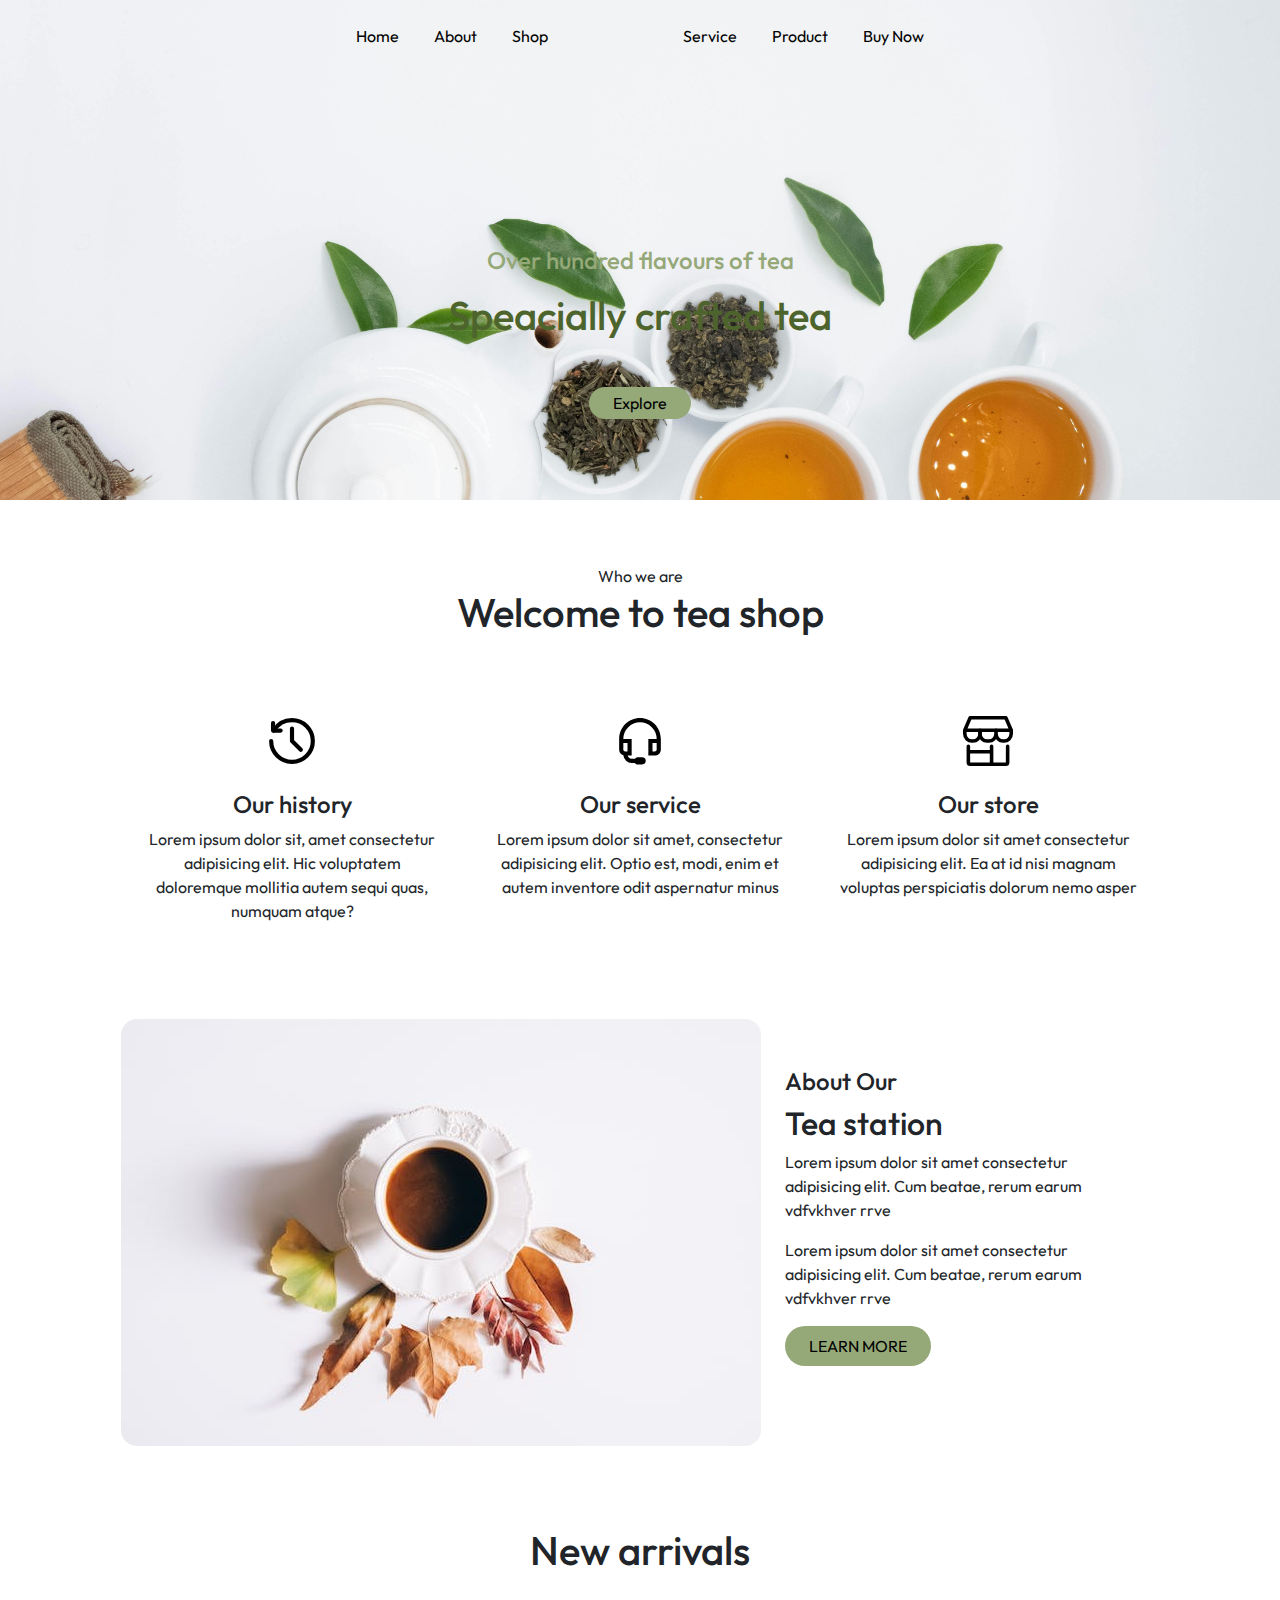
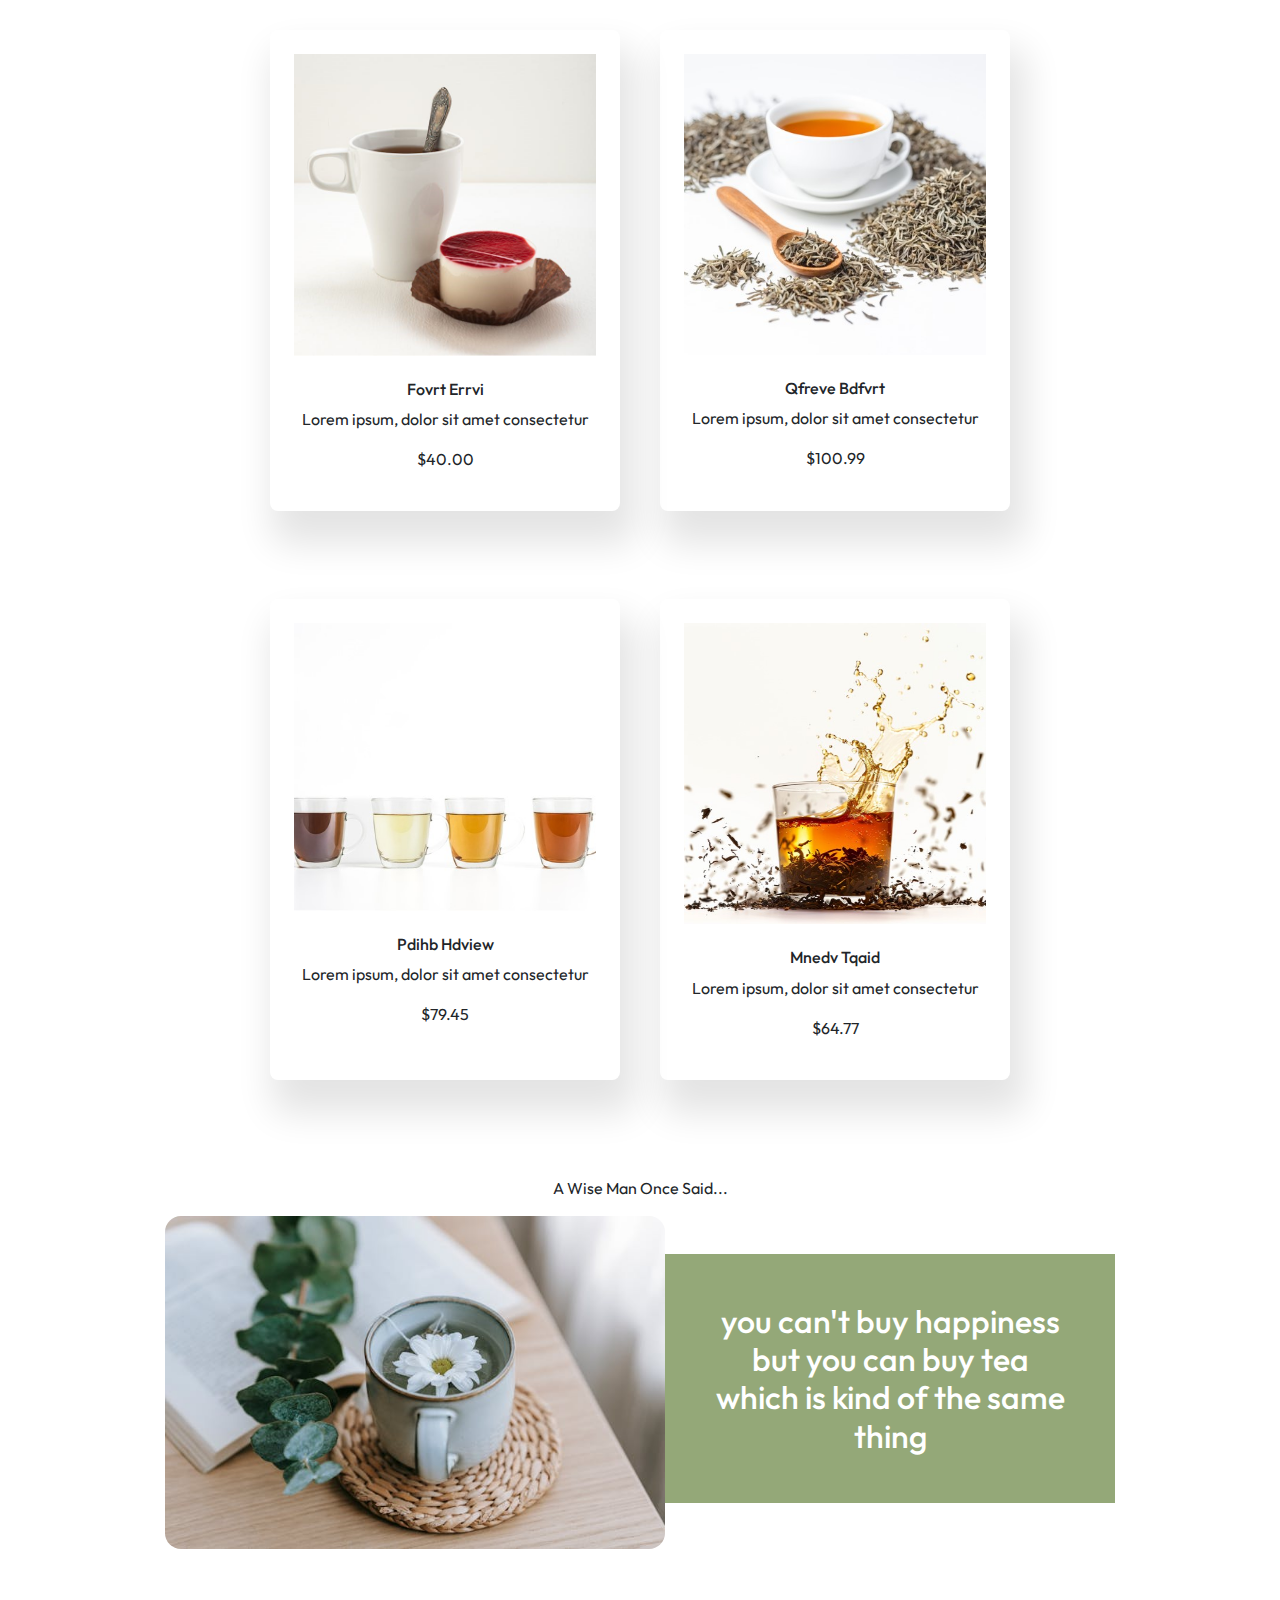
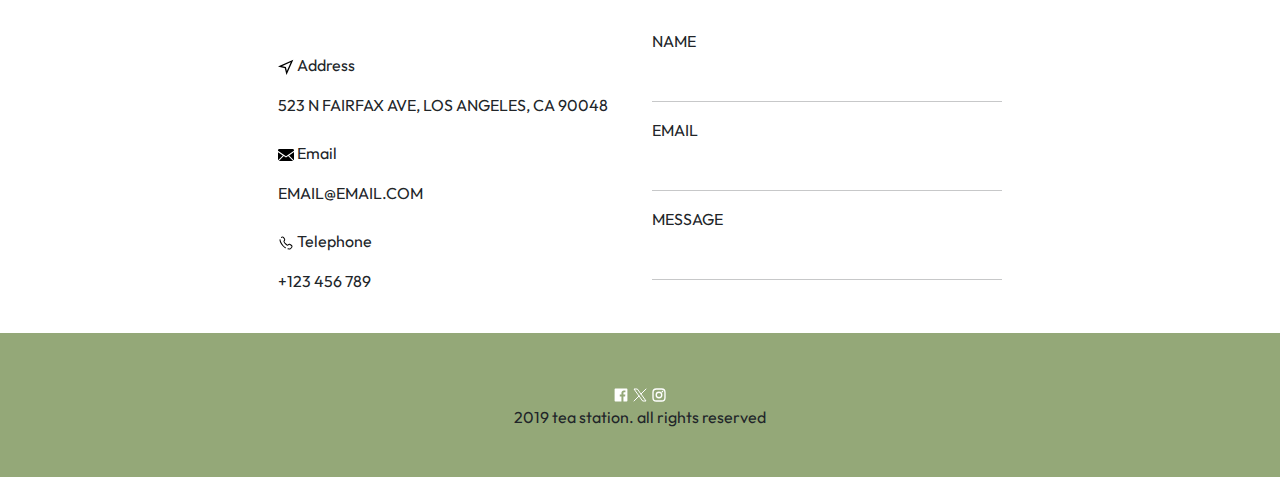
==== commit 01dfbd80: "code review change" ====
--- a/index.html
+++ b/index.html
@@ -34,7 +34,17 @@
                     </div>
                 </div>
             </div>
-            <img src="assets/landing/flowbite--bars-from-left-outline.svg" alt="" class="d-md-none">
+            <button type="button" class="bg-transparent border-0 bars">
+                <img src="assets/landing/flowbite--bars-from-left-outline.svg" alt="" class="d-md-none">
+                <ul class="dropdown">
+                    <li><a href="" class="item">Home</a></li>
+                    <li><a href="" class="item">About</a></li>
+                    <li><a href="" class="item">Shop</a></li>
+                    <li><a href="the-website/service-page/service.html" class="item">Service</a></li>
+                    <li><a href="the-website/product-page/product.html" class="item">Product</a></li>
+                    <li><a href="" class="item">Buy Now</a></li>
+                </ul>
+            </button>
         </nav>
 
         <div class="d-flex flex-column justify-content-center align-items-center px-3 header-main">
--- a/index.css
+++ b/index.css
@@ -13,6 +13,52 @@
 .sec-1 nav img {
   width: 50px;
   height: 50px;
+}
+
+.sec-1 nav .bars {
+  position: relative;
+}
+
+.sec-1 nav .bars .dropdown {
+  display: none;
+  position: absolute;
+  top: 100%;
+  left: 0;
+  background-color: rgb(255, 255, 255);
+  list-style: none;
+  padding: 10px 10px;
+  margin: 0;
+  -webkit-transform: translateY(-20px);
+  transform: translateY(-20px);
+  -webkit-transition: all 0.3s ease-in-out;
+  transition: all 0.3s ease-in-out;
+  overflow-y: auto;
+}
+
+.sec-1 nav .bars .dropdown li {
+  padding: 7px 0;
+  -webkit-transition: background-color 0.4s;
+  transition: background-color 0.4s;
+}
+
+.sec-1 nav .bars .dropdown li:hover {
+  background-color: #c4c4c4;
+}
+
+.sec-1 nav .bars .dropdown li .item {
+  text-decoration: none;
+  color: black;
+}
+
+.sec-1 nav .bars:hover .dropdown,
+.sec-1 nav .bars:focus-within .dropdown {
+  display: block;
+  opacity: 1;
+  -webkit-transform: translateY(0);
+  transform: translateY(0);
+  -webkit-animation: slideDown 0.3s ease-in-out forwards;
+  animation: slideDown 0.3s ease-in-out forwards;
+  z-index: 10;
 }
 
 .sec-1 .header-main {
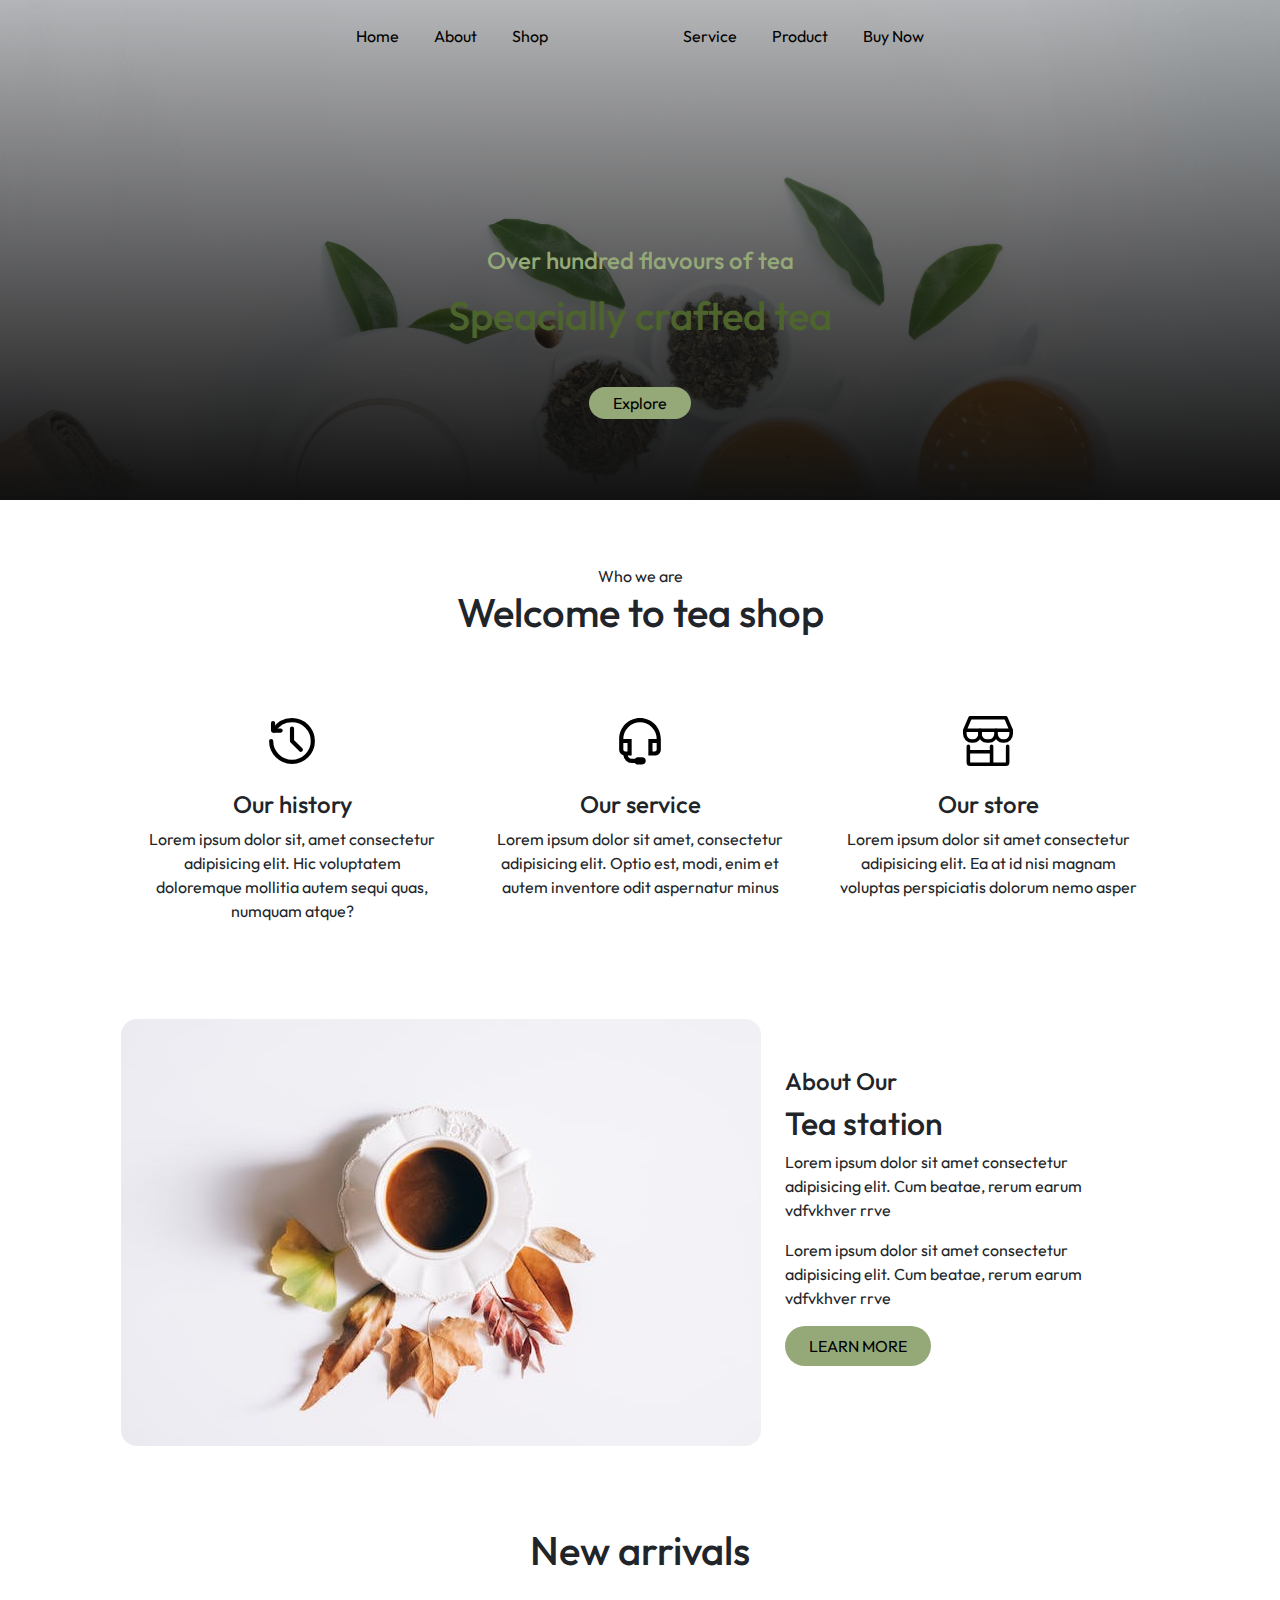
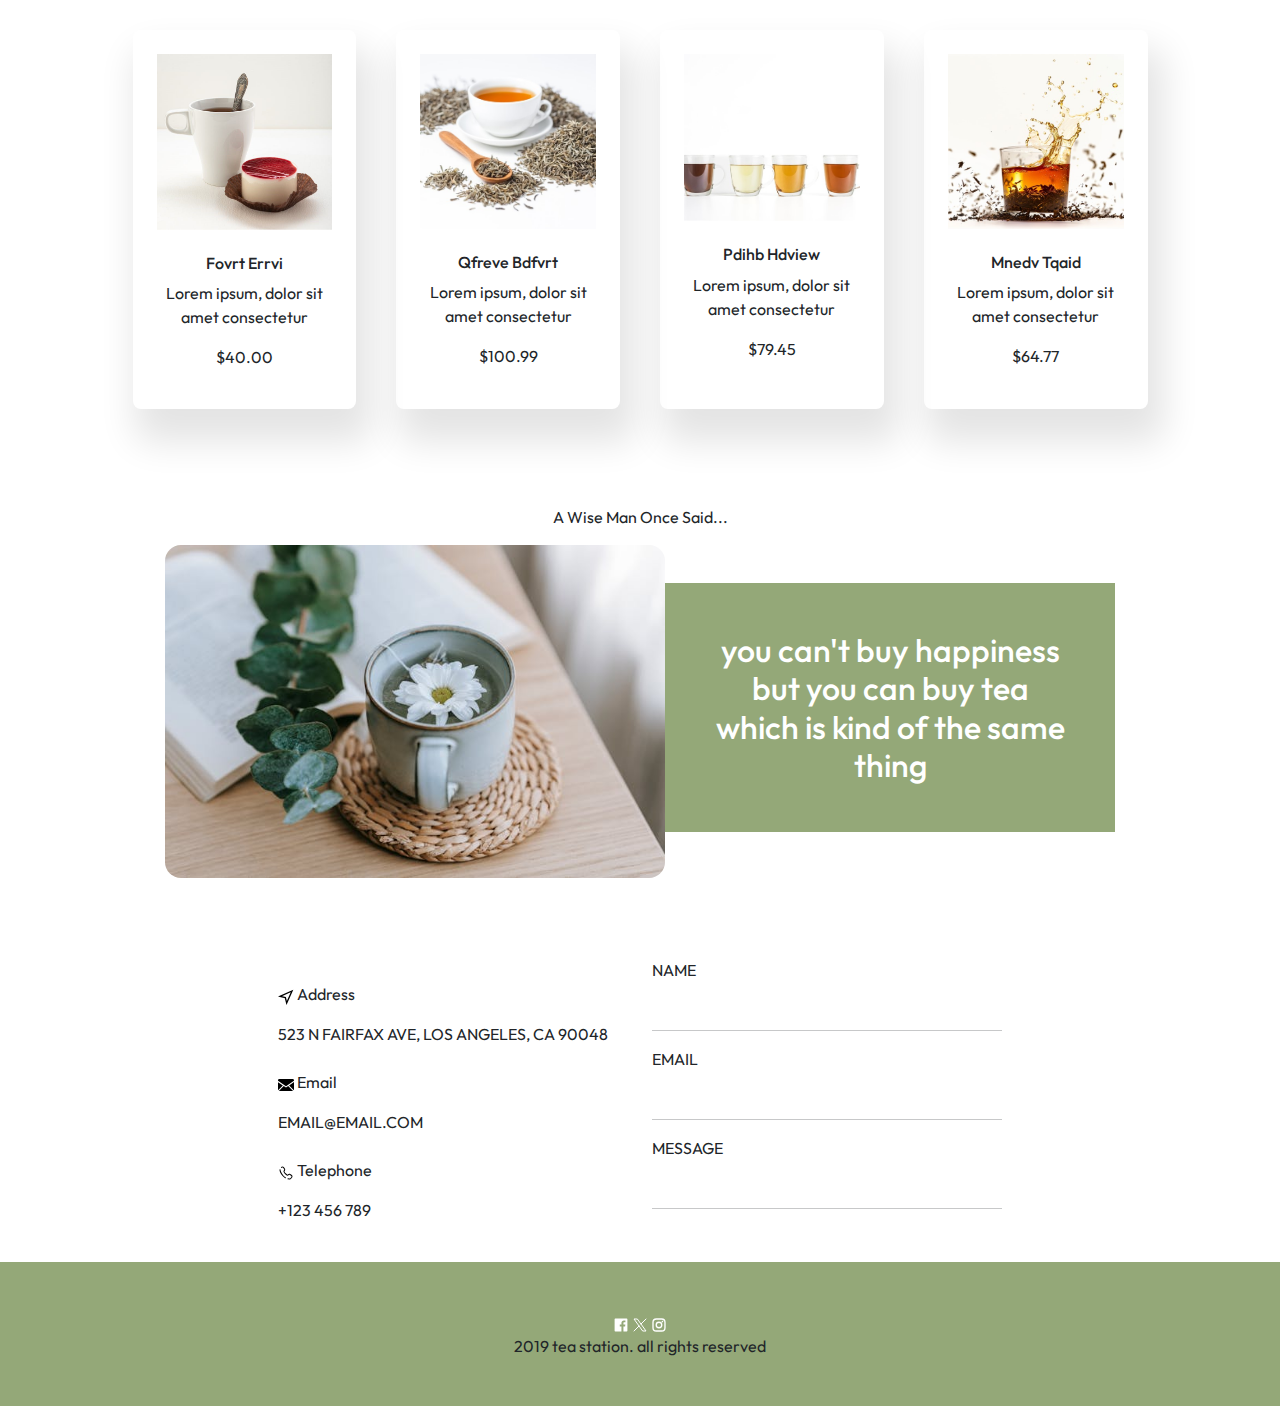
==== commit e7a9e067: "PR implementation" ====
--- a/index.html
+++ b/index.html
@@ -22,15 +22,15 @@
             <div class="d-none d-md-block">
                 <div class="d-flex justify-content-between my-4 options">
                     <div>
-                        <a href="" class="mx-3 text-decoration-none">Home</a>
-                        <a href="" class="mx-3 text-decoration-none">About</a>
-                        <a href="" class="mx-3 text-decoration-none">Shop</a>
+                        <a href="#" class="mx-3 text-decoration-none">Home</a>
+                        <a href="#" class="mx-3 text-decoration-none">About</a>
+                        <a href="#" class="mx-3 text-decoration-none">Shop</a>
                     </div>
 
                     <div>
                         <a href="the-website/service-page/service.html" class="mx-3 text-decoration-none">Service</a>
                         <a href="the-website/product-page/product.html" class="mx-3 text-decoration-none">Product</a>
-                        <a href="" class="mx-3 text-decoration-none">Buy Now</a>
+                        <a href="#" class="mx-3 text-decoration-none">Buy Now</a>
                     </div>
                 </div>
             </div>
--- a/index.css
+++ b/index.css
@@ -4,6 +4,8 @@
 
 .sec-1 {
   background-image: url(assets/landing/new-main-bg.jpg);
+  background: -webkit-gradient(linear, left top, left bottom, from(rgba(0, 0, 0, 0.25)), to(rgb(17, 17, 17))), url(assets/landing/new-main-bg.jpg);
+  background: linear-gradient(rgba(0, 0, 0, 0.25), rgb(17, 17, 17)), url(assets/landing/new-main-bg.jpg);
   background-repeat: no-repeat;
   background-size: cover;
   background-position: center;
@@ -186,6 +188,11 @@
     height: -moz-fit-content;
     height: fit-content;
   }
+
+  .arri4 {
+    grid-template-columns: 1fr 1fr 1fr 1fr;
+    max-width: 1015px;
+  }
 }
 
 /*# sourceMappingURL=index.css.map */
